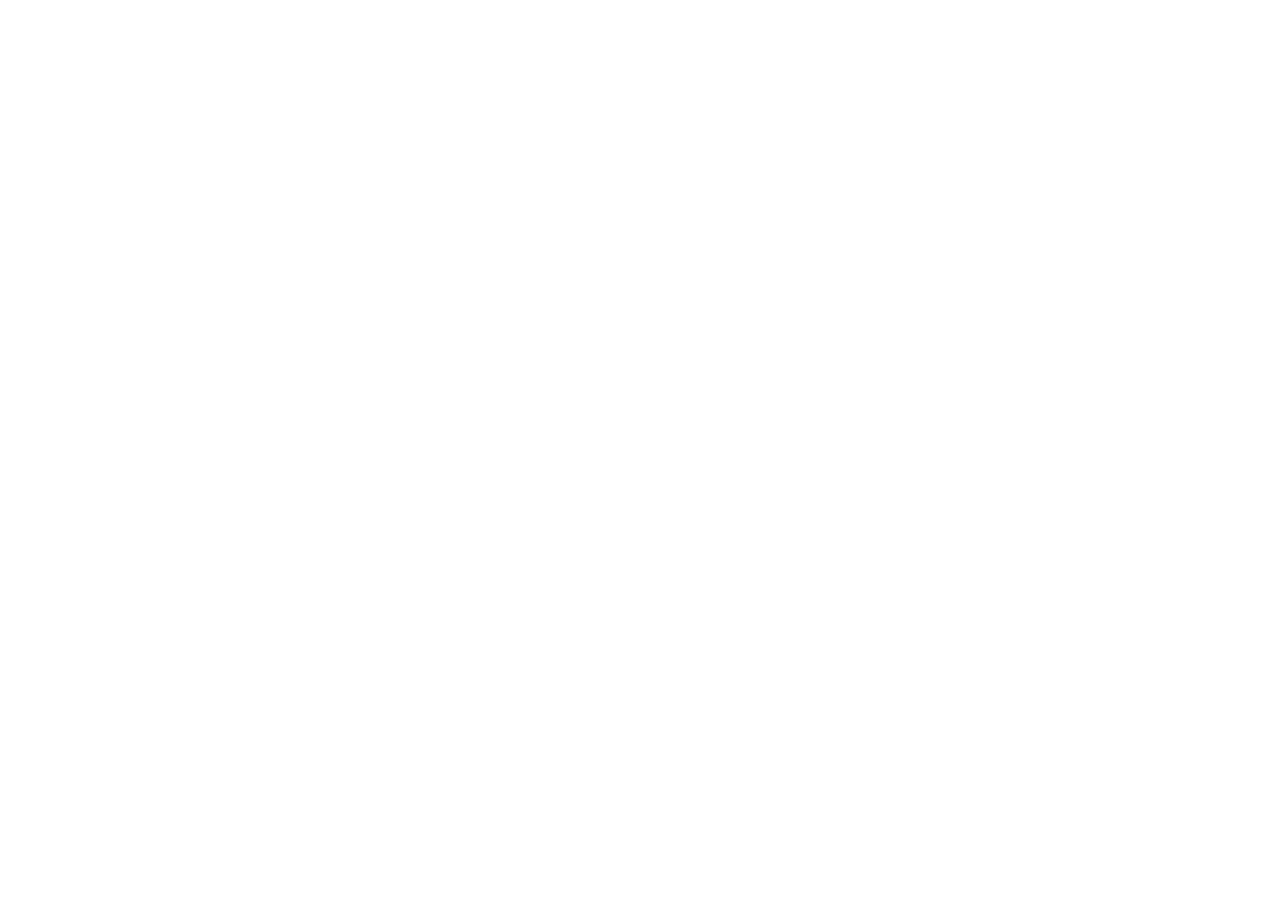
==== index.html @ 92f98e11 "init project" ====
<!doctype html>
<html lang="en">
<head>
    <meta charset="UTF-8">
    <meta name="viewport"
          content="width=device-width, user-scalable=no, initial-scale=1.0, maximum-scale=1.0, minimum-scale=1.0">
    <meta http-equiv="X-UA-Compatible" content="ie=edge">
    <title>Document</title>
</head>
<body>

</body>
</html>
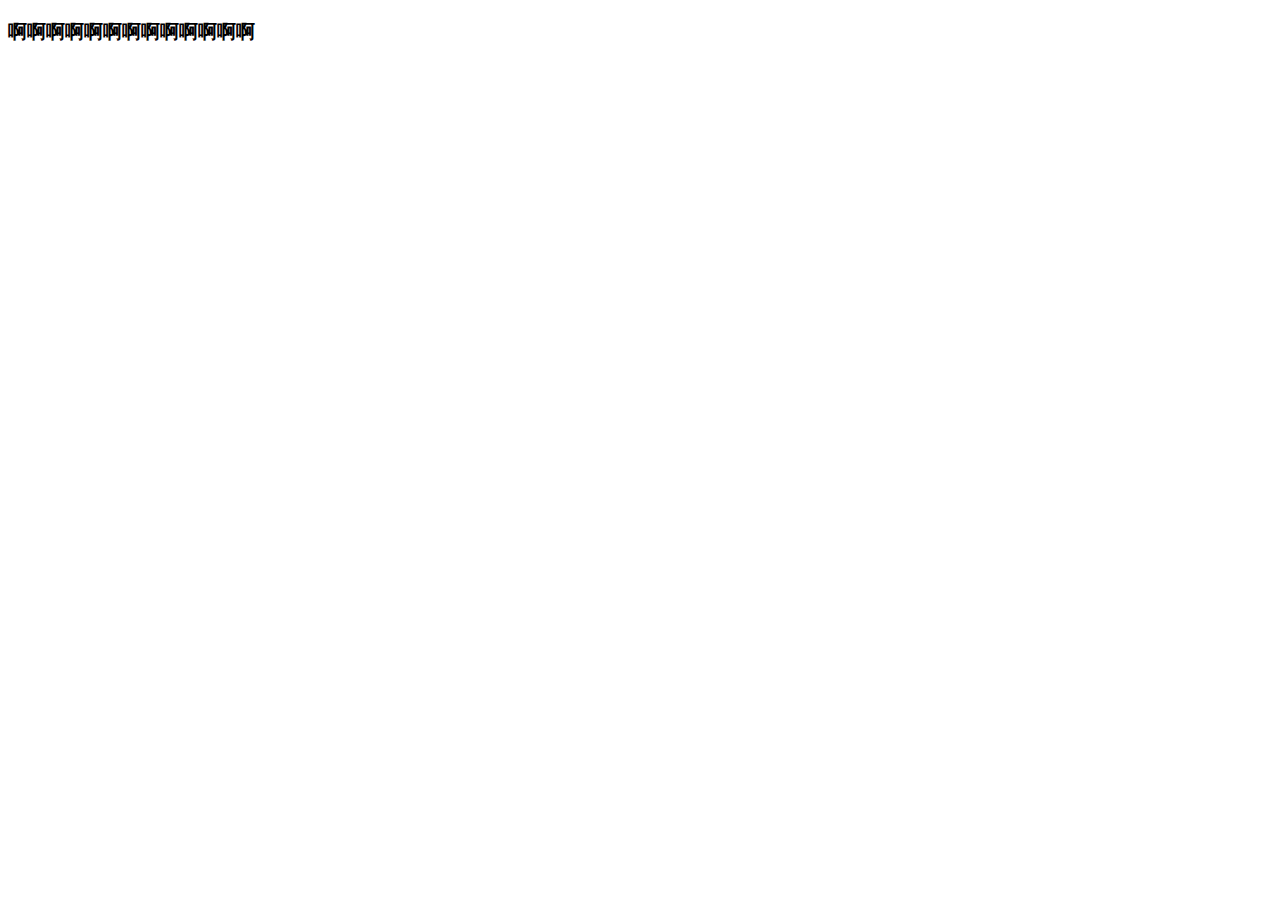
==== commit 4fefe891: "完成了登录和注册功能的开发" ====
--- a/index.html
+++ b/index.html
@@ -8,6 +8,6 @@
     <title>Document</title>
 </head>
 <body>
-
+    <h3>啊啊啊啊啊啊啊啊啊啊啊啊啊</h3>
 </body>
 </html>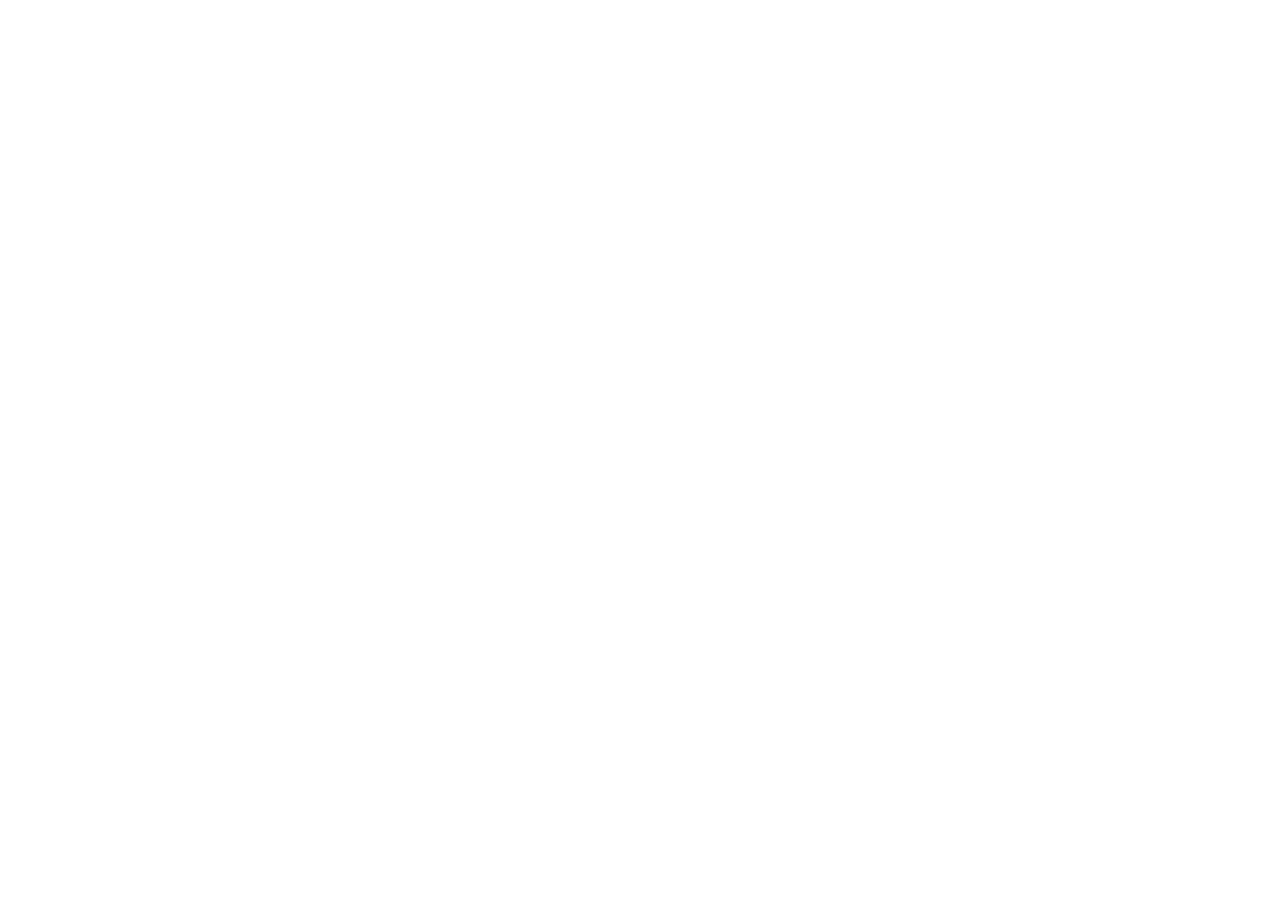
==== commit 57c35868: "恢复index.html" ====
--- a/index.html
+++ b/index.html
@@ -8,6 +8,6 @@
     <title>Document</title>
 </head>
 <body>
-    <h3>啊啊啊啊啊啊啊啊啊啊啊啊啊</h3>
+
 </body>
 </html>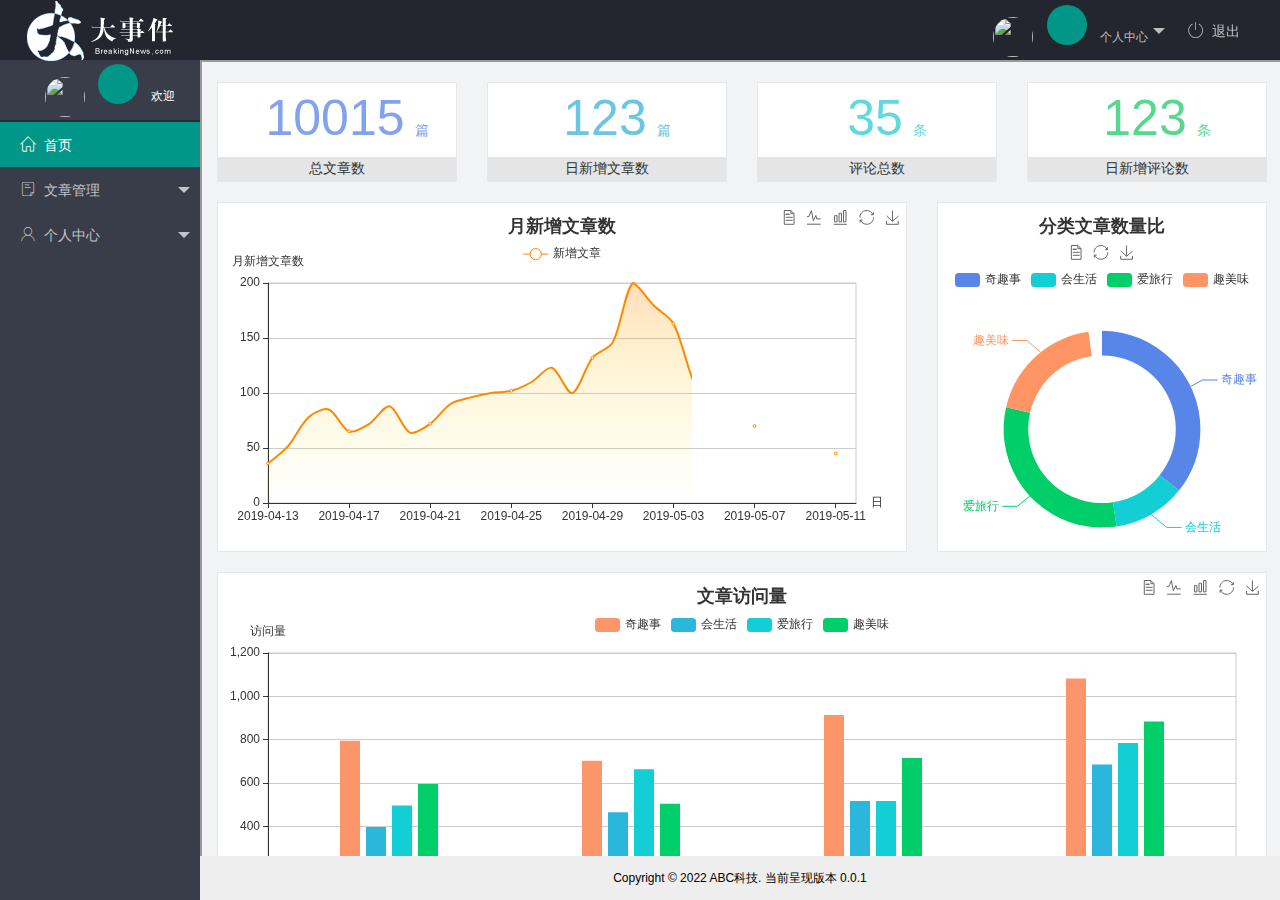
==== commit 654485fb: "完成了主页功能的开发" ====
--- a/index.html
+++ b/index.html
@@ -5,9 +5,92 @@
     <meta name="viewport"
           content="width=device-width, user-scalable=no, initial-scale=1.0, maximum-scale=1.0, minimum-scale=1.0">
     <meta http-equiv="X-UA-Compatible" content="ie=edge">
-    <title>Document</title>
+    <title>后台管理</title>
+    <!--导入layui的样式表-->
+    <link rel="stylesheet" href="./assets/lib/layui/css/layui.css">
+    <!--导入第三方图标库-->
+    <link rel="stylesheet" href="./assets/fonts/iconfont.css">
+    <!--导入自己的样式表-->
+    <link rel="stylesheet" href="./assets/css/index.css">
 </head>
+<!--页面元素 &#45;&#45; 布局 &#45;&#45; 管理界面布局-->
 <body>
+<div class="layui-layout layui-layout-admin">
+    <div class="layui-header">
+        <div class="layui-logo "><img src="./assets/images/logo.png" alt=""></div>
+        <!-- 头部区域（可配合layui 已有的水平导航） -->
+        <ul class="layui-nav layui-layout-right">
+            <li class="layui-nav-item layui-hide layui-show-md-inline-block">
+                <a href="javascript:;" class="userinfo">
+                    <img src="//tva1.sinaimg.cn/crop.0.0.118.118.180/5db11ff4gw1e77d3nqrv8j203b03cweg.jpg" class="layui-nav-img">
+                    <span class="text-avatar"></span>
+                    个人中心
+                </a>
+                <dl class="layui-nav-child">
+                    <dd><a href="">基本资料</a></dd>
+                    <dd><a href="">更换头像</a></dd>
+                    <dd><a href="">重置密码</a></dd>
+                </dl>
+            </li>
+            <li class="layui-nav-item">
+                <a href="javascript:;" id="btnLogout"><span class="iconfont icon-tuichu"></span>退出</a>
+            </li>
+        </ul>
+    </div>
 
+    <div class="layui-side layui-bg-black">
+        <div class="layui-side-scroll">
+            <!--左侧导航头像区域-->
+            <div class="userinfo">
+                <img src="//tva1.sinaimg.cn/crop.0.0.118.118.180/5db11ff4gw1e77d3nqrv8j203b03cweg.jpg" class="layui-nav-img">
+                <span class="text-avatar"></span>
+                <span id="welcome">欢迎</span>
+            </div>
+            <!-- 左侧导航区域（可配合layui已有的垂直导航） -->
+            <!--lay-shrink="all" 展开子菜单时，收缩全部兄弟菜单子菜单-->
+            <ul class="layui-nav layui-nav-tree" lay-shrink="all">
+                <!--打开fm内联框架-->
+                <!--layui-this 默认选中-->
+                <li class="layui-nav-item layui-this">
+                    <a href="home/dashboard.html" target="fm"><span class="iconfont icon-home"></span>首页</a>
+                </li>
+                <li class="layui-nav-item">
+                    <a class="" href="javascript:;"><span class="iconfont icon-16"></span>文章管理</a>
+                    <dl class="layui-nav-child">
+                        <dd><a href="javascript:;"><i class="layui-icon layui-icon-app"></i>文章类别</a></dd>
+                        <dd><a href="javascript:;"><i class="layui-icon layui-icon-app"></i>文章列表</a></dd>
+                        <dd><a href="javascript:;"><i class="layui-icon layui-icon-app"></i>发布文章</a></dd>
+                    </dl>
+                </li>
+                <li class="layui-nav-item">
+                    <a href="javascript:;"><span class="iconfont icon-user"></span>个人中心</a>
+                    <dl class="layui-nav-child">
+                        <dd><a href="javascript:;"><i class="layui-icon layui-icon-app"></i>基本资料</a></dd>
+                        <dd><a href="javascript:;"><i class="layui-icon layui-icon-app"></i>更换头像</a></dd>
+                        <dd><a href="javascript:;"><i class="layui-icon layui-icon-app"></i>重置密码</a></dd>
+                    </dl>
+                </li>
+            </ul>
+        </div>
+    </div>
+    <!--外层滚动条-->
+    <div class="layui-body">
+        <!-- 内容主体区域 -->
+        <iframe name="fm" src='home/dashboard.html' ></iframe>
+    </div>
+
+    <div class="layui-footer">
+        <!-- 底部固定区域 -->
+        Copyright © 2022 ABC科技. 当前呈现版本 0.0.1
+    </div>
+</div>
+<!--导入layui的JS文件-->
+<script src="./assets/lib/layui/layui.all.js"></script>
+<!--导入jQuery-->
+<script src="assets/lib/jquery.js"></script>
+<!--导入自己封装的baseAPI-->
+<script src="assets/js/baseAPI.js"></script>
+<!--导入自己的js文件-->
+<script src="assets/js/index.js"></script>
 </body>
 </html>--- a/assets/lib/layui/css/layui.css
+++ b/assets/lib/layui/css/layui.css
@@ -0,0 +1,2 @@
+/** layui-v2.5.5 MIT License By https://www.layui.com */
+ .layui-inline,img{display:inline-block;vertical-align:middle}h1,h2,h3,h4,h5,h6{font-weight:400}.layui-edge,.layui-header,.layui-inline,.layui-main{position:relative}.layui-body,.layui-edge,.layui-elip{overflow:hidden}.layui-btn,.layui-edge,.layui-inline,img{vertical-align:middle}.layui-btn,.layui-disabled,.layui-icon,.layui-unselect{-moz-user-select:none;-webkit-user-select:none;-ms-user-select:none}.layui-elip,.layui-form-checkbox span,.layui-form-pane .layui-form-label{text-overflow:ellipsis;white-space:nowrap}.layui-breadcrumb,.layui-tree-btnGroup{visibility:hidden}blockquote,body,button,dd,div,dl,dt,form,h1,h2,h3,h4,h5,h6,input,li,ol,p,pre,td,textarea,th,ul{margin:0;padding:0;-webkit-tap-highlight-color:rgba(0,0,0,0)}a:active,a:hover{outline:0}img{border:none}li{list-style:none}table{border-collapse:collapse;border-spacing:0}h4,h5,h6{font-size:100%}button,input,optgroup,option,select,textarea{font-family:inherit;font-size:inherit;font-style:inherit;font-weight:inherit;outline:0}pre{white-space:pre-wrap;white-space:-moz-pre-wrap;white-space:-pre-wrap;white-space:-o-pre-wrap;word-wrap:break-word}body{line-height:24px;font:14px Helvetica Neue,Helvetica,PingFang SC,Tahoma,Arial,sans-serif}hr{height:1px;margin:10px 0;border:0;clear:both}a{color:#333;text-decoration:none}a:hover{color:#777}a cite{font-style:normal;*cursor:pointer}.layui-border-box,.layui-border-box *{box-sizing:border-box}.layui-box,.layui-box *{box-sizing:content-box}.layui-clear{clear:both;*zoom:1}.layui-clear:after{content:'\20';clear:both;*zoom:1;display:block;height:0}.layui-inline{*display:inline;*zoom:1}.layui-edge{display:inline-block;width:0;height:0;border-width:6px;border-style:dashed;border-color:transparent}.layui-edge-top{top:-4px;border-bottom-color:#999;border-bottom-style:solid}.layui-edge-right{border-left-color:#999;border-left-style:solid}.layui-edge-bottom{top:2px;border-top-color:#999;border-top-style:solid}.layui-edge-left{border-right-color:#999;border-right-style:solid}.layui-disabled,.layui-disabled:hover{color:#d2d2d2!important;cursor:not-allowed!important}.layui-circle{border-radius:100%}.layui-show{display:block!important}.layui-hide{display:none!important}@font-face{font-family:layui-icon;src:url(../font/iconfont.eot?v=250);src:url(../font/iconfont.eot?v=250#iefix) format('embedded-opentype'),url(../font/iconfont.woff2?v=250) format('woff2'),url(../font/iconfont.woff?v=250) format('woff'),url(../font/iconfont.ttf?v=250) format('truetype'),url(../font/iconfont.svg?v=250#layui-icon) format('svg')}.layui-icon{font-family:layui-icon!important;font-size:16px;font-style:normal;-webkit-font-smoothing:antialiased;-moz-osx-font-smoothing:grayscale}.layui-icon-reply-fill:before{content:"\e611"}.layui-icon-set-fill:before{content:"\e614"}.layui-icon-menu-fill:before{content:"\e60f"}.layui-icon-search:before{content:"\e615"}.layui-icon-share:before{content:"\e641"}.layui-icon-set-sm:before{content:"\e620"}.layui-icon-engine:before{content:"\e628"}.layui-icon-close:before{content:"\1006"}.layui-icon-close-fill:before{content:"\1007"}.layui-icon-chart-screen:before{content:"\e629"}.layui-icon-star:before{content:"\e600"}.layui-icon-circle-dot:before{content:"\e617"}.layui-icon-chat:before{content:"\e606"}.layui-icon-release:before{content:"\e609"}.layui-icon-list:before{content:"\e60a"}.layui-icon-chart:before{content:"\e62c"}.layui-icon-ok-circle:before{content:"\1005"}.layui-icon-layim-theme:before{content:"\e61b"}.layui-icon-table:before{content:"\e62d"}.layui-icon-right:before{content:"\e602"}.layui-icon-left:before{content:"\e603"}.layui-icon-cart-simple:before{content:"\e698"}.layui-icon-face-cry:before{content:"\e69c"}.layui-icon-face-smile:before{content:"\e6af"}.layui-icon-survey:before{content:"\e6b2"}.layui-icon-tree:before{content:"\e62e"}.layui-icon-upload-circle:before{content:"\e62f"}.layui-icon-add-circle:before{content:"\e61f"}.layui-icon-download-circle:before{content:"\e601"}.layui-icon-templeate-1:before{content:"\e630"}.layui-icon-util:before{content:"\e631"}.layui-icon-face-surprised:before{content:"\e664"}.layui-icon-edit:before{content:"\e642"}.layui-icon-speaker:before{content:"\e645"}.layui-icon-down:before{content:"\e61a"}.layui-icon-file:before{content:"\e621"}.layui-icon-layouts:before{content:"\e632"}.layui-icon-rate-half:before{content:"\e6c9"}.layui-icon-add-circle-fine:before{content:"\e608"}.layui-icon-prev-circle:before{content:"\e633"}.layui-icon-read:before{content:"\e705"}.layui-icon-404:before{content:"\e61c"}.layui-icon-carousel:before{content:"\e634"}.layui-icon-help:before{content:"\e607"}.layui-icon-code-circle:before{content:"\e635"}.layui-icon-water:before{content:"\e636"}.layui-icon-username:before{content:"\e66f"}.layui-icon-find-fill:before{content:"\e670"}.layui-icon-about:before{content:"\e60b"}.layui-icon-location:before{content:"\e715"}.layui-icon-up:before{content:"\e619"}.layui-icon-pause:before{content:"\e651"}.layui-icon-date:before{content:"\e637"}.layui-icon-layim-uploadfile:before{content:"\e61d"}.layui-icon-delete:before{content:"\e640"}.layui-icon-play:before{content:"\e652"}.layui-icon-top:before{content:"\e604"}.layui-icon-friends:before{content:"\e612"}.layui-icon-refresh-3:before{content:"\e9aa"}.layui-icon-ok:before{content:"\e605"}.layui-icon-layer:before{content:"\e638"}.layui-icon-face-smile-fine:before{content:"\e60c"}.layui-icon-dollar:before{content:"\e659"}.layui-icon-group:before{content:"\e613"}.layui-icon-layim-download:before{content:"\e61e"}.layui-icon-picture-fine:before{content:"\e60d"}.layui-icon-link:before{content:"\e64c"}.layui-icon-diamond:before{content:"\e735"}.layui-icon-log:before{content:"\e60e"}.layui-icon-rate-solid:before{content:"\e67a"}.layui-icon-fonts-del:before{content:"\e64f"}.layui-icon-unlink:before{content:"\e64d"}.layui-icon-fonts-clear:before{content:"\e639"}.layui-icon-triangle-r:before{content:"\e623"}.layui-icon-circle:before{content:"\e63f"}.layui-icon-radio:before{content:"\e643"}.layui-icon-align-center:before{content:"\e647"}.layui-icon-align-right:before{content:"\e648"}.layui-icon-align-left:before{content:"\e649"}.layui-icon-loading-1:before{content:"\e63e"}.layui-icon-return:before{content:"\e65c"}.layui-icon-fonts-strong:before{content:"\e62b"}.layui-icon-upload:before{content:"\e67c"}.layui-icon-dialogue:before{content:"\e63a"}.layui-icon-video:before{content:"\e6ed"}.layui-icon-headset:before{content:"\e6fc"}.layui-icon-cellphone-fine:before{content:"\e63b"}.layui-icon-add-1:before{content:"\e654"}.layui-icon-face-smile-b:before{content:"\e650"}.layui-icon-fonts-html:before{content:"\e64b"}.layui-icon-form:before{content:"\e63c"}.layui-icon-cart:before{content:"\e657"}.layui-icon-camera-fill:before{content:"\e65d"}.layui-icon-tabs:before{content:"\e62a"}.layui-icon-fonts-code:before{content:"\e64e"}.layui-icon-fire:before{content:"\e756"}.layui-icon-set:before{content:"\e716"}.layui-icon-fonts-u:before{content:"\e646"}.layui-icon-triangle-d:before{content:"\e625"}.layui-icon-tips:before{content:"\e702"}.layui-icon-picture:before{content:"\e64a"}.layui-icon-more-vertical:before{content:"\e671"}.layui-icon-flag:before{content:"\e66c"}.layui-icon-loading:before{content:"\e63d"}.layui-icon-fonts-i:before{content:"\e644"}.layui-icon-refresh-1:before{content:"\e666"}.layui-icon-rmb:before{content:"\e65e"}.layui-icon-home:before{content:"\e68e"}.layui-icon-user:before{content:"\e770"}.layui-icon-notice:before{content:"\e667"}.layui-icon-login-weibo:before{content:"\e675"}.layui-icon-voice:before{content:"\e688"}.layui-icon-upload-drag:before{content:"\e681"}.layui-icon-login-qq:before{content:"\e676"}.layui-icon-snowflake:before{content:"\e6b1"}.layui-icon-file-b:before{content:"\e655"}.layui-icon-template:before{content:"\e663"}.layui-icon-auz:before{content:"\e672"}.layui-icon-console:before{content:"\e665"}.layui-icon-app:before{content:"\e653"}.layui-icon-prev:before{content:"\e65a"}.layui-icon-website:before{content:"\e7ae"}.layui-icon-next:before{content:"\e65b"}.layui-icon-component:before{content:"\e857"}.layui-icon-more:before{content:"\e65f"}.layui-icon-login-wechat:before{content:"\e677"}.layui-icon-shrink-right:before{content:"\e668"}.layui-icon-spread-left:before{content:"\e66b"}.layui-icon-camera:before{content:"\e660"}.layui-icon-note:before{content:"\e66e"}.layui-icon-refresh:before{content:"\e669"}.layui-icon-female:before{content:"\e661"}.layui-icon-male:before{content:"\e662"}.layui-icon-password:before{content:"\e673"}.layui-icon-senior:before{content:"\e674"}.layui-icon-theme:before{content:"\e66a"}.layui-icon-tread:before{content:"\e6c5"}.layui-icon-praise:before{content:"\e6c6"}.layui-icon-star-fill:before{content:"\e658"}.layui-icon-rate:before{content:"\e67b"}.layui-icon-template-1:before{content:"\e656"}.layui-icon-vercode:before{content:"\e679"}.layui-icon-cellphone:before{content:"\e678"}.layui-icon-screen-full:before{content:"\e622"}.layui-icon-screen-restore:before{content:"\e758"}.layui-icon-cols:before{content:"\e610"}.layui-icon-export:before{content:"\e67d"}.layui-icon-print:before{content:"\e66d"}.layui-icon-slider:before{content:"\e714"}.layui-icon-addition:before{content:"\e624"}.layui-icon-subtraction:before{content:"\e67e"}.layui-icon-service:before{content:"\e626"}.layui-icon-transfer:before{content:"\e691"}.layui-main{width:1140px;margin:0 auto}.layui-header{z-index:1000;height:60px}.layui-header a:hover{transition:all .5s;-webkit-transition:all .5s}.layui-side{position:fixed;left:0;top:0;bottom:0;z-index:999;width:200px;overflow-x:hidden}.layui-side-scroll{position:relative;width:220px;height:100%;overflow-x:hidden}.layui-body{position:absolute;left:200px;right:0;top:0;bottom:0;z-index:998;width:auto;overflow-y:auto;box-sizing:border-box}.layui-layout-body{overflow:hidden}.layui-layout-admin .layui-header{background-color:#23262E}.layui-layout-admin .layui-side{top:60px;width:200px;overflow-x:hidden}.layui-layout-admin .layui-body{position:fixed;top:60px;bottom:44px}.layui-layout-admin .layui-main{width:auto;margin:0 15px}.layui-layout-admin .layui-footer{position:fixed;left:200px;right:0;bottom:0;height:44px;line-height:44px;padding:0 15px;background-color:#eee}.layui-layout-admin .layui-logo{position:absolute;left:0;top:0;width:200px;height:100%;line-height:60px;text-align:center;color:#009688;font-size:16px}.layui-layout-admin .layui-header .layui-nav{background:0 0}.layui-layout-left{position:absolute!important;left:200px;top:0}.layui-layout-right{position:absolute!important;right:0;top:0}.layui-container{position:relative;margin:0 auto;padding:0 15px;box-sizing:border-box}.layui-fluid{position:relative;margin:0 auto;padding:0 15px}.layui-row:after,.layui-row:before{content:'';display:block;clear:both}.layui-col-lg1,.layui-col-lg10,.layui-col-lg11,.layui-col-lg12,.layui-col-lg2,.layui-col-lg3,.layui-col-lg4,.layui-col-lg5,.layui-col-lg6,.layui-col-lg7,.layui-col-lg8,.layui-col-lg9,.layui-col-md1,.layui-col-md10,.layui-col-md11,.layui-col-md12,.layui-col-md2,.layui-col-md3,.layui-col-md4,.layui-col-md5,.layui-col-md6,.layui-col-md7,.layui-col-md8,.layui-col-md9,.layui-col-sm1,.layui-col-sm10,.layui-col-sm11,.layui-col-sm12,.layui-col-sm2,.layui-col-sm3,.layui-col-sm4,.layui-col-sm5,.layui-col-sm6,.layui-col-sm7,.layui-col-sm8,.layui-col-sm9,.layui-col-xs1,.layui-col-xs10,.layui-col-xs11,.layui-col-xs12,.layui-col-xs2,.layui-col-xs3,.layui-col-xs4,.layui-col-xs5,.layui-col-xs6,.layui-col-xs7,.layui-col-xs8,.layui-col-xs9{position:relative;display:block;box-sizing:border-box}.layui-col-xs1,.layui-col-xs10,.layui-col-xs11,.layui-col-xs12,.layui-col-xs2,.layui-col-xs3,.layui-col-xs4,.layui-col-xs5,.layui-col-xs6,.layui-col-xs7,.layui-col-xs8,.layui-col-xs9{float:left}.layui-col-xs1{width:8.33333333%}.layui-col-xs2{width:16.66666667%}.layui-col-xs3{width:25%}.layui-col-xs4{width:33.33333333%}.layui-col-xs5{width:41.66666667%}.layui-col-xs6{width:50%}.layui-col-xs7{width:58.33333333%}.layui-col-xs8{width:66.66666667%}.layui-col-xs9{width:75%}.layui-col-xs10{width:83.33333333%}.layui-col-xs11{width:91.66666667%}.layui-col-xs12{width:100%}.layui-col-xs-offset1{margin-left:8.33333333%}.layui-col-xs-offset2{margin-left:16.66666667%}.layui-col-xs-offset3{margin-left:25%}.layui-col-xs-offset4{margin-left:33.33333333%}.layui-col-xs-offset5{margin-left:41.66666667%}.layui-col-xs-offset6{margin-left:50%}.layui-col-xs-offset7{margin-left:58.33333333%}.layui-col-xs-offset8{margin-left:66.66666667%}.layui-col-xs-offset9{margin-left:75%}.layui-col-xs-offset10{margin-left:83.33333333%}.layui-col-xs-offset11{margin-left:91.66666667%}.layui-col-xs-offset12{margin-left:100%}@media screen and (max-width:768px){.layui-hide-xs{display:none!important}.layui-show-xs-block{display:block!important}.layui-show-xs-inline{display:inline!important}.layui-show-xs-inline-block{display:inline-block!important}}@media screen and (min-width:768px){.layui-container{width:750px}.layui-hide-sm{display:none!important}.layui-show-sm-block{display:block!important}.layui-show-sm-inline{display:inline!important}.layui-show-sm-inline-block{display:inline-block!important}.layui-col-sm1,.layui-col-sm10,.layui-col-sm11,.layui-col-sm12,.layui-col-sm2,.layui-col-sm3,.layui-col-sm4,.layui-col-sm5,.layui-col-sm6,.layui-col-sm7,.layui-col-sm8,.layui-col-sm9{float:left}.layui-col-sm1{width:8.33333333%}.layui-col-sm2{width:16.66666667%}.layui-col-sm3{width:25%}.layui-col-sm4{width:33.33333333%}.layui-col-sm5{width:41.66666667%}.layui-col-sm6{width:50%}.layui-col-sm7{width:58.33333333%}.layui-col-sm8{width:66.66666667%}.layui-col-sm9{width:75%}.layui-col-sm10{width:83.33333333%}.layui-col-sm11{width:91.66666667%}.layui-col-sm12{width:100%}.layui-col-sm-offset1{margin-left:8.33333333%}.layui-col-sm-offset2{margin-left:16.66666667%}.layui-col-sm-offset3{margin-left:25%}.layui-col-sm-offset4{margin-left:33.33333333%}.layui-col-sm-offset5{margin-left:41.66666667%}.layui-col-sm-offset6{margin-left:50%}.layui-col-sm-offset7{margin-left:58.33333333%}.layui-col-sm-offset8{margin-left:66.66666667%}.layui-col-sm-offset9{margin-left:75%}.layui-col-sm-offset10{margin-left:83.33333333%}.layui-col-sm-offset11{margin-left:91.66666667%}.layui-col-sm-offset12{margin-left:100%}}@media screen and (min-width:992px){.layui-container{width:970px}.layui-hide-md{display:none!important}.layui-show-md-block{display:block!important}.layui-show-md-inline{display:inline!important}.layui-show-md-inline-block{display:inline-block!important}.layui-col-md1,.layui-col-md10,.layui-col-md11,.layui-col-md12,.layui-col-md2,.layui-col-md3,.layui-col-md4,.layui-col-md5,.layui-col-md6,.layui-col-md7,.layui-col-md8,.layui-col-md9{float:left}.layui-col-md1{width:8.33333333%}.layui-col-md2{width:16.66666667%}.layui-col-md3{width:25%}.layui-col-md4{width:33.33333333%}.layui-col-md5{width:41.66666667%}.layui-col-md6{width:50%}.layui-col-md7{width:58.33333333%}.layui-col-md8{width:66.66666667%}.layui-col-md9{width:75%}.layui-col-md10{width:83.33333333%}.layui-col-md11{width:91.66666667%}.layui-col-md12{width:100%}.layui-col-md-offset1{margin-left:8.33333333%}.layui-col-md-offset2{margin-left:16.66666667%}.layui-col-md-offset3{margin-left:25%}.layui-col-md-offset4{margin-left:33.33333333%}.layui-col-md-offset5{margin-left:41.66666667%}.layui-col-md-offset6{margin-left:50%}.layui-col-md-offset7{margin-left:58.33333333%}.layui-col-md-offset8{margin-left:66.66666667%}.layui-col-md-offset9{margin-left:75%}.layui-col-md-offset10{margin-left:83.33333333%}.layui-col-md-offset11{margin-left:91.66666667%}.layui-col-md-offset12{margin-left:100%}}@media screen and (min-width:1200px){.layui-container{width:1170px}.layui-hide-lg{display:none!important}.layui-show-lg-block{display:block!important}.layui-show-lg-inline{display:inline!important}.layui-show-lg-inline-block{display:inline-block!important}.layui-col-lg1,.layui-col-lg10,.layui-col-lg11,.layui-col-lg12,.layui-col-lg2,.layui-col-lg3,.layui-col-lg4,.layui-col-lg5,.layui-col-lg6,.layui-col-lg7,.layui-col-lg8,.layui-col-lg9{float:left}.layui-col-lg1{width:8.33333333%}.layui-col-lg2{width:16.66666667%}.layui-col-lg3{width:25%}.layui-col-lg4{width:33.33333333%}.layui-col-lg5{width:41.66666667%}.layui-col-lg6{width:50%}.layui-col-lg7{width:58.33333333%}.layui-col-lg8{width:66.66666667%}.layui-col-lg9{width:75%}.layui-col-lg10{width:83.33333333%}.layui-col-lg11{width:91.66666667%}.layui-col-lg12{width:100%}.layui-col-lg-offset1{margin-left:8.33333333%}.layui-col-lg-offset2{margin-left:16.66666667%}.layui-col-lg-offset3{margin-left:25%}.layui-col-lg-offset4{margin-left:33.33333333%}.layui-col-lg-offset5{margin-left:41.66666667%}.layui-col-lg-offset6{margin-left:50%}.layui-col-lg-offset7{margin-left:58.33333333%}.layui-col-lg-offset8{margin-left:66.66666667%}.layui-col-lg-offset9{margin-left:75%}.layui-col-lg-offset10{margin-left:83.33333333%}.layui-col-lg-offset11{margin-left:91.66666667%}.layui-col-lg-offset12{margin-left:100%}}.layui-col-space1{margin:-.5px}.layui-col-space1>*{padding:.5px}.layui-col-space3{margin:-1.5px}.layui-col-space3>*{padding:1.5px}.layui-col-space5{margin:-2.5px}.layui-col-space5>*{padding:2.5px}.layui-col-space8{margin:-3.5px}.layui-col-space8>*{padding:3.5px}.layui-col-space10{margin:-5px}.layui-col-space10>*{padding:5px}.layui-col-space12{margin:-6px}.layui-col-space12>*{padding:6px}.layui-col-space15{margin:-7.5px}.layui-col-space15>*{padding:7.5px}.layui-col-space18{margin:-9px}.layui-col-space18>*{padding:9px}.layui-col-space20{margin:-10px}.layui-col-space20>*{padding:10px}.layui-col-space22{margin:-11px}.layui-col-space22>*{padding:11px}.layui-col-space25{margin:-12.5px}.layui-col-space25>*{padding:12.5px}.layui-col-space30{margin:-15px}.layui-col-space30>*{padding:15px}.layui-btn,.layui-input,.layui-select,.layui-textarea,.layui-upload-button{outline:0;-webkit-appearance:none;transition:all .3s;-webkit-transition:all .3s;box-sizing:border-box}.layui-elem-quote{margin-bottom:10px;padding:15px;line-height:22px;border-left:5px solid #009688;border-radius:0 2px 2px 0;background-color:#f2f2f2}.layui-quote-nm{border-style:solid;border-width:1px 1px 1px 5px;background:0 0}.layui-elem-field{margin-bottom:10px;padding:0;border-width:1px;border-style:solid}.layui-elem-field legend{margin-left:20px;padding:0 10px;font-size:20px;font-weight:300}.layui-field-title{margin:10px 0 20px;border-width:1px 0 0}.layui-field-box{padding:10px 15px}.layui-field-title .layui-field-box{padding:10px 0}.layui-progress{position:relative;height:6px;border-radius:20px;background-color:#e2e2e2}.layui-progress-bar{position:absolute;left:0;top:0;width:0;max-width:100%;height:6px;border-radius:20px;text-align:right;background-color:#5FB878;transition:all .3s;-webkit-transition:all .3s}.layui-progress-big,.layui-progress-big .layui-progress-bar{height:18px;line-height:18px}.layui-progress-text{position:relative;top:-20px;line-height:18px;font-size:12px;color:#666}.layui-progress-big .layui-progress-text{position:static;padding:0 10px;color:#fff}.layui-collapse{border-width:1px;border-style:solid;border-radius:2px}.layui-colla-content,.layui-colla-item{border-top-width:1px;border-top-style:solid}.layui-colla-item:first-child{border-top:none}.layui-colla-title{position:relative;height:42px;line-height:42px;padding:0 15px 0 35px;color:#333;background-color:#f2f2f2;cursor:pointer;font-size:14px;overflow:hidden}.layui-colla-content{display:none;padding:10px 15px;line-height:22px;color:#666}.layui-colla-icon{position:absolute;left:15px;top:0;font-size:14px}.layui-card{margin-bottom:15px;border-radius:2px;background-color:#fff;box-shadow:0 1px 2px 0 rgba(0,0,0,.05)}.layui-card:last-child{margin-bottom:0}.layui-card-header{position:relative;height:42px;line-height:42px;padding:0 15px;border-bottom:1px solid #f6f6f6;color:#333;border-radius:2px 2px 0 0;font-size:14px}.layui-bg-black,.layui-bg-blue,.layui-bg-cyan,.layui-bg-green,.layui-bg-orange,.layui-bg-red{color:#fff!important}.layui-card-body{position:relative;padding:10px 15px;line-height:24px}.layui-card-body[pad15]{padding:15px}.layui-card-body[pad20]{padding:20px}.layui-card-body .layui-table{margin:5px 0}.layui-card .layui-tab{margin:0}.layui-panel-window{position:relative;padding:15px;border-radius:0;border-top:5px solid #E6E6E6;background-color:#fff}.layui-auxiliar-moving{position:fixed;left:0;right:0;top:0;bottom:0;width:100%;height:100%;background:0 0;z-index:9999999999}.layui-form-label,.layui-form-mid,.layui-form-select,.layui-input-block,.layui-input-inline,.layui-textarea{position:relative}.layui-bg-red{background-color:#FF5722!important}.layui-bg-orange{background-color:#FFB800!important}.layui-bg-green{background-color:#009688!important}.layui-bg-cyan{background-color:#2F4056!important}.layui-bg-blue{background-color:#1E9FFF!important}.layui-bg-black{background-color:#393D49!important}.layui-bg-gray{background-color:#eee!important;color:#666!important}.layui-badge-rim,.layui-colla-content,.layui-colla-item,.layui-collapse,.layui-elem-field,.layui-form-pane .layui-form-item[pane],.layui-form-pane .layui-form-label,.layui-input,.layui-layedit,.layui-layedit-tool,.layui-quote-nm,.layui-select,.layui-tab-bar,.layui-tab-card,.layui-tab-title,.layui-tab-title .layui-this:after,.layui-textarea{border-color:#e6e6e6}.layui-timeline-item:before,hr{background-color:#e6e6e6}.layui-text{line-height:22px;font-size:14px;color:#666}.layui-text h1,.layui-text h2,.layui-text h3{font-weight:500;color:#333}.layui-text h1{font-size:30px}.layui-text h2{font-size:24px}.layui-text h3{font-size:18px}.layui-text a:not(.layui-btn){color:#01AAED}.layui-text a:not(.layui-btn):hover{text-decoration:underline}.layui-text ul{padding:5px 0 5px 15px}.layui-text ul li{margin-top:5px;list-style-type:disc}.layui-text em,.layui-word-aux{color:#999!important;padding:0 5px!important}.layui-btn{display:inline-block;height:38px;line-height:38px;padding:0 18px;background-color:#009688;color:#fff;white-space:nowrap;text-align:center;font-size:14px;border:none;border-radius:2px;cursor:pointer}.layui-btn:hover{opacity:.8;filter:alpha(opacity=80);color:#fff}.layui-btn:active{opacity:1;filter:alpha(opacity=100)}.layui-btn+.layui-btn{margin-left:10px}.layui-btn-container{font-size:0}.layui-btn-container .layui-btn{margin-right:10px;margin-bottom:10px}.layui-btn-container .layui-btn+.layui-btn{margin-left:0}.layui-table .layui-btn-container .layui-btn{margin-bottom:9px}.layui-btn-radius{border-radius:100px}.layui-btn .layui-icon{margin-right:3px;font-size:18px;vertical-align:bottom;vertical-align:middle\9}.layui-btn-primary{border:1px solid #C9C9C9;background-color:#fff;color:#555}.layui-btn-primary:hover{border-color:#009688;color:#333}.layui-btn-normal{background-color:#1E9FFF}.layui-btn-warm{background-color:#FFB800}.layui-btn-danger{background-color:#FF5722}.layui-btn-checked{background-color:#5FB878}.layui-btn-disabled,.layui-btn-disabled:active,.layui-btn-disabled:hover{border:1px solid #e6e6e6;background-color:#FBFBFB;color:#C9C9C9;cursor:not-allowed;opacity:1}.layui-btn-lg{height:44px;line-height:44px;padding:0 25px;font-size:16px}.layui-btn-sm{height:30px;line-height:30px;padding:0 10px;font-size:12px}.layui-btn-sm i{font-size:16px!important}.layui-btn-xs{height:22px;line-height:22px;padding:0 5px;font-size:12px}.layui-btn-xs i{font-size:14px!important}.layui-btn-group{display:inline-block;vertical-align:middle;font-size:0}.layui-btn-group .layui-btn{margin-left:0!important;margin-right:0!important;border-left:1px solid rgba(255,255,255,.5);border-radius:0}.layui-btn-group .layui-btn-primary{border-left:none}.layui-btn-group .layui-btn-primary:hover{border-color:#C9C9C9;color:#009688}.layui-btn-group .layui-btn:first-child{border-left:none;border-radius:2px 0 0 2px}.layui-btn-group .layui-btn-primary:first-child{border-left:1px solid #c9c9c9}.layui-btn-group .layui-btn:last-child{border-radius:0 2px 2px 0}.layui-btn-group .layui-btn+.layui-btn{margin-left:0}.layui-btn-group+.layui-btn-group{margin-left:10px}.layui-btn-fluid{width:100%}.layui-input,.layui-select,.layui-textarea{height:38px;line-height:1.3;line-height:38px\9;border-width:1px;border-style:solid;background-color:#fff;border-radius:2px}.layui-input::-webkit-input-placeholder,.layui-select::-webkit-input-placeholder,.layui-textarea::-webkit-input-placeholder{line-height:1.3}.layui-input,.layui-textarea{display:block;width:100%;padding-left:10px}.layui-input:hover,.layui-textarea:hover{border-color:#D2D2D2!important}.layui-input:focus,.layui-textarea:focus{border-color:#C9C9C9!important}.layui-textarea{min-height:100px;height:auto;line-height:20px;padding:6px 10px;resize:vertical}.layui-select{padding:0 10px}.layui-form input[type=checkbox],.layui-form input[type=radio],.layui-form select{display:none}.layui-form [lay-ignore]{display:initial}.layui-form-item{margin-bottom:15px;clear:both;*zoom:1}.layui-form-item:after{content:'\20';clear:both;*zoom:1;display:block;height:0}.layui-form-label{float:left;display:block;padding:9px 15px;width:80px;font-weight:400;line-height:20px;text-align:right}.layui-form-label-col{display:block;float:none;padding:9px 0;line-height:20px;text-align:left}.layui-form-item .layui-inline{margin-bottom:5px;margin-right:10px}.layui-input-block{margin-left:110px;min-height:36px}.layui-input-inline{display:inline-block;vertical-align:middle}.layui-form-item .layui-input-inline{float:left;width:190px;margin-right:10px}.layui-form-text .layui-input-inline{width:auto}.layui-form-mid{float:left;display:block;padding:9px 0!important;line-height:20px;margin-right:10px}.layui-form-danger+.layui-form-select .layui-input,.layui-form-danger:focus{border-color:#FF5722!important}.layui-form-select .layui-input{padding-right:30px;cursor:pointer}.layui-form-select .layui-edge{position:absolute;right:10px;top:50%;margin-top:-3px;cursor:pointer;border-width:6px;border-top-color:#c2c2c2;border-top-style:solid;transition:all .3s;-webkit-transition:all .3s}.layui-form-select dl{display:none;position:absolute;left:0;top:42px;padding:5px 0;z-index:899;min-width:100%;border:1px solid #d2d2d2;max-height:300px;overflow-y:auto;background-color:#fff;border-radius:2px;box-shadow:0 2px 4px rgba(0,0,0,.12);box-sizing:border-box}.layui-form-select dl dd,.layui-form-select dl dt{padding:0 10px;line-height:36px;white-space:nowrap;overflow:hidden;text-overflow:ellipsis}.layui-form-select dl dt{font-size:12px;color:#999}.layui-form-select dl dd{cursor:pointer}.layui-form-select dl dd:hover{background-color:#f2f2f2;-webkit-transition:.5s all;transition:.5s all}.layui-form-select .layui-select-group dd{padding-left:20px}.layui-form-select dl dd.layui-select-tips{padding-left:10px!important;color:#999}.layui-form-select dl dd.layui-this{background-color:#5FB878;color:#fff}.layui-form-checkbox,.layui-form-select dl dd.layui-disabled{background-color:#fff}.layui-form-selected dl{display:block}.layui-form-checkbox,.layui-form-checkbox *,.layui-form-switch{display:inline-block;vertical-align:middle}.layui-form-selected .layui-edge{margin-top:-9px;-webkit-transform:rotate(180deg);transform:rotate(180deg);margin-top:-3px\9}:root .layui-form-selected .layui-edge{margin-top:-9px\0/IE9}.layui-form-selectup dl{top:auto;bottom:42px}.layui-select-none{margin:5px 0;text-align:center;color:#999}.layui-select-disabled .layui-disabled{border-color:#eee!important}.layui-select-disabled .layui-edge{border-top-color:#d2d2d2}.layui-form-checkbox{position:relative;height:30px;line-height:30px;margin-right:10px;padding-right:30px;cursor:pointer;font-size:0;-webkit-transition:.1s linear;transition:.1s linear;box-sizing:border-box}.layui-form-checkbox span{padding:0 10px;height:100%;font-size:14px;border-radius:2px 0 0 2px;background-color:#d2d2d2;color:#fff;overflow:hidden}.layui-form-checkbox:hover span{background-color:#c2c2c2}.layui-form-checkbox i{position:absolute;right:0;top:0;width:30px;height:28px;border:1px solid #d2d2d2;border-left:none;border-radius:0 2px 2px 0;color:#fff;font-size:20px;text-align:center}.layui-form-checkbox:hover i{border-color:#c2c2c2;color:#c2c2c2}.layui-form-checked,.layui-form-checked:hover{border-color:#5FB878}.layui-form-checked span,.layui-form-checked:hover span{background-color:#5FB878}.layui-form-checked i,.layui-form-checked:hover i{color:#5FB878}.layui-form-item .layui-form-checkbox{margin-top:4px}.layui-form-checkbox[lay-skin=primary]{height:auto!important;line-height:normal!important;min-width:18px;min-height:18px;border:none!important;margin-right:0;padding-left:28px;padding-right:0;background:0 0}.layui-form-checkbox[lay-skin=primary] span{padding-left:0;padding-right:15px;line-height:18px;background:0 0;color:#666}.layui-form-checkbox[lay-skin=primary] i{right:auto;left:0;width:16px;height:16px;line-height:16px;border:1px solid #d2d2d2;font-size:12px;border-radius:2px;background-color:#fff;-webkit-transition:.1s linear;transition:.1s linear}.layui-form-checkbox[lay-skin=primary]:hover i{border-color:#5FB878;color:#fff}.layui-form-checked[lay-skin=primary] i{border-color:#5FB878!important;background-color:#5FB878;color:#fff}.layui-checkbox-disbaled[lay-skin=primary] span{background:0 0!important;color:#c2c2c2}.layui-checkbox-disbaled[lay-skin=primary]:hover i{border-color:#d2d2d2}.layui-form-item .layui-form-checkbox[lay-skin=primary]{margin-top:10px}.layui-form-switch{position:relative;height:22px;line-height:22px;min-width:35px;padding:0 5px;margin-top:8px;border:1px solid #d2d2d2;border-radius:20px;cursor:pointer;background-color:#fff;-webkit-transition:.1s linear;transition:.1s linear}.layui-form-switch i{position:absolute;left:5px;top:3px;width:16px;height:16px;border-radius:20px;background-color:#d2d2d2;-webkit-transition:.1s linear;transition:.1s linear}.layui-form-switch em{position:relative;top:0;width:25px;margin-left:21px;padding:0!important;text-align:center!important;color:#999!important;font-style:normal!important;font-size:12px}.layui-form-onswitch{border-color:#5FB878;background-color:#5FB878}.layui-checkbox-disbaled,.layui-checkbox-disbaled i{border-color:#e2e2e2!important}.layui-form-onswitch i{left:100%;margin-left:-21px;background-color:#fff}.layui-form-onswitch em{margin-left:5px;margin-right:21px;color:#fff!important}.layui-checkbox-disbaled span{background-color:#e2e2e2!important}.layui-checkbox-disbaled:hover i{color:#fff!important}[lay-radio]{display:none}.layui-form-radio,.layui-form-radio *{display:inline-block;vertical-align:middle}.layui-form-radio{line-height:28px;margin:6px 10px 0 0;padding-right:10px;cursor:pointer;font-size:0}.layui-form-radio *{font-size:14px}.layui-form-radio>i{margin-right:8px;font-size:22px;color:#c2c2c2}.layui-form-radio>i:hover,.layui-form-radioed>i{color:#5FB878}.layui-radio-disbaled>i{color:#e2e2e2!important}.layui-form-pane .layui-form-label{width:110px;padding:8px 15px;height:38px;line-height:20px;border-width:1px;border-style:solid;border-radius:2px 0 0 2px;text-align:center;background-color:#FBFBFB;overflow:hidden;box-sizing:border-box}.layui-form-pane .layui-input-inline{margin-left:-1px}.layui-form-pane .layui-input-block{margin-left:110px;left:-1px}.layui-form-pane .layui-input{border-radius:0 2px 2px 0}.layui-form-pane .layui-form-text .layui-form-label{float:none;width:100%;border-radius:2px;box-sizing:border-box;text-align:left}.layui-form-pane .layui-form-text .layui-input-inline{display:block;margin:0;top:-1px;clear:both}.layui-form-pane .layui-form-text .layui-input-block{margin:0;left:0;top:-1px}.layui-form-pane .layui-form-text .layui-textarea{min-height:100px;border-radius:0 0 2px 2px}.layui-form-pane .layui-form-checkbox{margin:4px 0 4px 10px}.layui-form-pane .layui-form-radio,.layui-form-pane .layui-form-switch{margin-top:6px;margin-left:10px}.layui-form-pane .layui-form-item[pane]{position:relative;border-width:1px;border-style:solid}.layui-form-pane .layui-form-item[pane] .layui-form-label{position:absolute;left:0;top:0;height:100%;border-width:0 1px 0 0}.layui-form-pane .layui-form-item[pane] .layui-input-inline{margin-left:110px}@media screen and (max-width:450px){.layui-form-item .layui-form-label{text-overflow:ellipsis;overflow:hidden;white-space:nowrap}.layui-form-item .layui-inline{display:block;margin-right:0;margin-bottom:20px;clear:both}.layui-form-item .layui-inline:after{content:'\20';clear:both;display:block;height:0}.layui-form-item .layui-input-inline{display:block;float:none;left:-3px;width:auto;margin:0 0 10px 112px}.layui-form-item .layui-input-inline+.layui-form-mid{margin-left:110px;top:-5px;padding:0}.layui-form-item .layui-form-checkbox{margin-right:5px;margin-bottom:5px}}.layui-layedit{border-width:1px;border-style:solid;border-radius:2px}.layui-layedit-tool{padding:3px 5px;border-bottom-width:1px;border-bottom-style:solid;font-size:0}.layedit-tool-fixed{position:fixed;top:0;border-top:1px solid #e2e2e2}.layui-layedit-tool .layedit-tool-mid,.layui-layedit-tool .layui-icon{display:inline-block;vertical-align:middle;text-align:center;font-size:14px}.layui-layedit-tool .layui-icon{position:relative;width:32px;height:30px;line-height:30px;margin:3px 5px;color:#777;cursor:pointer;border-radius:2px}.layui-layedit-tool .layui-icon:hover{color:#393D49}.layui-layedit-tool .layui-icon:active{color:#000}.layui-layedit-tool .layedit-tool-active{background-color:#e2e2e2;color:#000}.layui-layedit-tool .layui-disabled,.layui-layedit-tool .layui-disabled:hover{color:#d2d2d2;cursor:not-allowed}.layui-layedit-tool .layedit-tool-mid{width:1px;height:18px;margin:0 10px;background-color:#d2d2d2}.layedit-tool-html{width:50px!important;font-size:30px!important}.layedit-tool-b,.layedit-tool-code,.layedit-tool-help{font-size:16px!important}.layedit-tool-d,.layedit-tool-face,.layedit-tool-image,.layedit-tool-unlink{font-size:18px!important}.layedit-tool-image input{position:absolute;font-size:0;left:0;top:0;width:100%;height:100%;opacity:.01;filter:Alpha(opacity=1);cursor:pointer}.layui-layedit-iframe iframe{display:block;width:100%}#LAY_layedit_code{overflow:hidden}.layui-laypage{display:inline-block;*display:inline;*zoom:1;vertical-align:middle;margin:10px 0;font-size:0}.layui-laypage>a:first-child,.layui-laypage>a:first-child em{border-radius:2px 0 0 2px}.layui-laypage>a:last-child,.layui-laypage>a:last-child em{border-radius:0 2px 2px 0}.layui-laypage>:first-child{margin-left:0!important}.layui-laypage>:last-child{margin-right:0!important}.layui-laypage a,.layui-laypage button,.layui-laypage input,.layui-laypage select,.layui-laypage span{border:1px solid #e2e2e2}.layui-laypage a,.layui-laypage span{display:inline-block;*display:inline;*zoom:1;vertical-align:middle;padding:0 15px;height:28px;line-height:28px;margin:0 -1px 5px 0;background-color:#fff;color:#333;font-size:12px}.layui-flow-more a *,.layui-laypage input,.layui-table-view select[lay-ignore]{display:inline-block}.layui-laypage a:hover{color:#009688}.layui-laypage em{font-style:normal}.layui-laypage .layui-laypage-spr{color:#999;font-weight:700}.layui-laypage a{text-decoration:none}.layui-laypage .layui-laypage-curr{position:relative}.layui-laypage .layui-laypage-curr em{position:relative;color:#fff}.layui-laypage .layui-laypage-curr .layui-laypage-em{position:absolute;left:-1px;top:-1px;padding:1px;width:100%;height:100%;background-color:#009688}.layui-laypage-em{border-radius:2px}.layui-laypage-next em,.layui-laypage-prev em{font-family:Sim sun;font-size:16px}.layui-laypage .layui-laypage-count,.layui-laypage .layui-laypage-limits,.layui-laypage .layui-laypage-refresh,.layui-laypage .layui-laypage-skip{margin-left:10px;margin-right:10px;padding:0;border:none}.layui-laypage .layui-laypage-limits,.layui-laypage .layui-laypage-refresh{vertical-align:top}.layui-laypage .layui-laypage-refresh i{font-size:18px;cursor:pointer}.layui-laypage select{height:22px;padding:3px;border-radius:2px;cursor:pointer}.layui-laypage .layui-laypage-skip{height:30px;line-height:30px;color:#999}.layui-laypage button,.layui-laypage input{height:30px;line-height:30px;border-radius:2px;vertical-align:top;background-color:#fff;box-sizing:border-box}.layui-laypage input{width:40px;margin:0 10px;padding:0 3px;text-align:center}.layui-laypage input:focus,.layui-laypage select:focus{border-color:#009688!important}.layui-laypage button{margin-left:10px;padding:0 10px;cursor:pointer}.layui-table,.layui-table-view{margin:10px 0}.layui-flow-more{margin:10px 0;text-align:center;color:#999;font-size:14px}.layui-flow-more a{height:32px;line-height:32px}.layui-flow-more a *{vertical-align:top}.layui-flow-more a cite{padding:0 20px;border-radius:3px;background-color:#eee;color:#333;font-style:normal}.layui-flow-more a cite:hover{opacity:.8}.layui-flow-more a i{font-size:30px;color:#737383}.layui-table{width:100%;background-color:#fff;color:#666}.layui-table tr{transition:all .3s;-webkit-transition:all .3s}.layui-table th{text-align:left;font-weight:400}.layui-table tbody tr:hover,.layui-table thead tr,.layui-table-click,.layui-table-header,.layui-table-hover,.layui-table-mend,.layui-table-patch,.layui-table-tool,.layui-table-total,.layui-table-total tr,.layui-table[lay-even] tr:nth-child(even){background-color:#f2f2f2}.layui-table td,.layui-table th,.layui-table-col-set,.layui-table-fixed-r,.layui-table-grid-down,.layui-table-header,.layui-table-page,.layui-table-tips-main,.layui-table-tool,.layui-table-total,.layui-table-view,.layui-table[lay-skin=line],.layui-table[lay-skin=row]{border-width:1px;border-style:solid;border-color:#e6e6e6}.layui-table td,.layui-table th{position:relative;padding:9px 15px;min-height:20px;line-height:20px;font-size:14px}.layui-table[lay-skin=line] td,.layui-table[lay-skin=line] th{border-width:0 0 1px}.layui-table[lay-skin=row] td,.layui-table[lay-skin=row] th{border-width:0 1px 0 0}.layui-table[lay-skin=nob] td,.layui-table[lay-skin=nob] th{border:none}.layui-table img{max-width:100px}.layui-table[lay-size=lg] td,.layui-table[lay-size=lg] th{padding:15px 30px}.layui-table-view .layui-table[lay-size=lg] .layui-table-cell{height:40px;line-height:40px}.layui-table[lay-size=sm] td,.layui-table[lay-size=sm] th{font-size:12px;padding:5px 10px}.layui-table-view .layui-table[lay-size=sm] .layui-table-cell{height:20px;line-height:20px}.layui-table[lay-data]{display:none}.layui-table-box{position:relative;overflow:hidden}.layui-table-view .layui-table{position:relative;width:auto;margin:0}.layui-table-view .layui-table[lay-skin=line]{border-width:0 1px 0 0}.layui-table-view .layui-table[lay-skin=row]{border-width:0 0 1px}.layui-table-view .layui-table td,.layui-table-view .layui-table th{padding:5px 0;border-top:none;border-left:none}.layui-table-view .layui-table th.layui-unselect .layui-table-cell span{cursor:pointer}.layui-table-view .layui-table td{cursor:default}.layui-table-view .layui-table td[data-edit=text]{cursor:text}.layui-table-view .layui-form-checkbox[lay-skin=primary] i{width:18px;height:18px}.layui-table-view .layui-form-radio{line-height:0;padding:0}.layui-table-view .layui-form-radio>i{margin:0;font-size:20px}.layui-table-init{position:absolute;left:0;top:0;width:100%;height:100%;text-align:center;z-index:110}.layui-table-init .layui-icon{position:absolute;left:50%;top:50%;margin:-15px 0 0 -15px;font-size:30px;color:#c2c2c2}.layui-table-header{border-width:0 0 1px;overflow:hidden}.layui-table-header .layui-table{margin-bottom:-1px}.layui-table-tool .layui-inline[lay-event]{position:relative;width:26px;height:26px;padding:5px;line-height:16px;margin-right:10px;text-align:center;color:#333;border:1px solid #ccc;cursor:pointer;-webkit-transition:.5s all;transition:.5s all}.layui-table-tool .layui-inline[lay-event]:hover{border:1px solid #999}.layui-table-tool-temp{padding-right:120px}.layui-table-tool-self{position:absolute;right:17px;top:10px}.layui-table-tool .layui-table-tool-self .layui-inline[lay-event]{margin:0 0 0 10px}.layui-table-tool-panel{position:absolute;top:29px;left:-1px;padding:5px 0;min-width:150px;min-height:40px;border:1px solid #d2d2d2;text-align:left;overflow-y:auto;background-color:#fff;box-shadow:0 2px 4px rgba(0,0,0,.12)}.layui-table-cell,.layui-table-tool-panel li{overflow:hidden;text-overflow:ellipsis;white-space:nowrap}.layui-table-tool-panel li{padding:0 10px;line-height:30px;-webkit-transition:.5s all;transition:.5s all}.layui-table-tool-panel li .layui-form-checkbox[lay-skin=primary]{width:100%;padding-left:28px}.layui-table-tool-panel li:hover{background-color:#f2f2f2}.layui-table-tool-panel li .layui-form-checkbox[lay-skin=primary] i{position:absolute;left:0;top:0}.layui-table-tool-panel li .layui-form-checkbox[lay-skin=primary] span{padding:0}.layui-table-tool .layui-table-tool-self .layui-table-tool-panel{left:auto;right:-1px}.layui-table-col-set{position:absolute;right:0;top:0;width:20px;height:100%;border-width:0 0 0 1px;background-color:#fff}.layui-table-sort{width:10px;height:20px;margin-left:5px;cursor:pointer!important}.layui-table-sort .layui-edge{position:absolute;left:5px;border-width:5px}.layui-table-sort .layui-table-sort-asc{top:3px;border-top:none;border-bottom-style:solid;border-bottom-color:#b2b2b2}.layui-table-sort .layui-table-sort-asc:hover{border-bottom-color:#666}.layui-table-sort .layui-table-sort-desc{bottom:5px;border-bottom:none;border-top-style:solid;border-top-color:#b2b2b2}.layui-table-sort .layui-table-sort-desc:hover{border-top-color:#666}.layui-table-sort[lay-sort=asc] .layui-table-sort-asc{border-bottom-color:#000}.layui-table-sort[lay-sort=desc] .layui-table-sort-desc{border-top-color:#000}.layui-table-cell{height:28px;line-height:28px;padding:0 15px;position:relative;box-sizing:border-box}.layui-table-cell .layui-form-checkbox[lay-skin=primary]{top:-1px;padding:0}.layui-table-cell .layui-table-link{color:#01AAED}.laytable-cell-checkbox,.laytable-cell-numbers,.laytable-cell-radio,.laytable-cell-space{padding:0;text-align:center}.layui-table-body{position:relative;overflow:auto;margin-right:-1px;margin-bottom:-1px}.layui-table-body .layui-none{line-height:26px;padding:15px;text-align:center;color:#999}.layui-table-fixed{position:absolute;left:0;top:0;z-index:101}.layui-table-fixed .layui-table-body{overflow:hidden}.layui-table-fixed-l{box-shadow:0 -1px 8px rgba(0,0,0,.08)}.layui-table-fixed-r{left:auto;right:-1px;border-width:0 0 0 1px;box-shadow:-1px 0 8px rgba(0,0,0,.08)}.layui-table-fixed-r .layui-table-header{position:relative;overflow:visible}.layui-table-mend{position:absolute;right:-49px;top:0;height:100%;width:50px}.layui-table-tool{position:relative;z-index:890;width:100%;min-height:50px;line-height:30px;padding:10px 15px;border-width:0 0 1px}.layui-table-tool .layui-btn-container{margin-bottom:-10px}.layui-table-page,.layui-table-total{border-width:1px 0 0;margin-bottom:-1px;overflow:hidden}.layui-table-page{position:relative;width:100%;padding:7px 7px 0;height:41px;font-size:12px;white-space:nowrap}.layui-table-page>div{height:26px}.layui-table-page .layui-laypage{margin:0}.layui-table-page .layui-laypage a,.layui-table-page .layui-laypage span{height:26px;line-height:26px;margin-bottom:10px;border:none;background:0 0}.layui-table-page .layui-laypage a,.layui-table-page .layui-laypage span.layui-laypage-curr{padding:0 12px}.layui-table-page .layui-laypage span{margin-left:0;padding:0}.layui-table-page .layui-laypage .layui-laypage-prev{margin-left:-7px!important}.layui-table-page .layui-laypage .layui-laypage-curr .layui-laypage-em{left:0;top:0;padding:0}.layui-table-page .layui-laypage button,.layui-table-page .layui-laypage input{height:26px;line-height:26px}.layui-table-page .layui-laypage input{width:40px}.layui-table-page .layui-laypage button{padding:0 10px}.layui-table-page select{height:18px}.layui-table-patch .layui-table-cell{padding:0;width:30px}.layui-table-edit{position:absolute;left:0;top:0;width:100%;height:100%;padding:0 14px 1px;border-radius:0;box-shadow:1px 1px 20px rgba(0,0,0,.15)}.layui-table-edit:focus{border-color:#5FB878!important}select.layui-table-edit{padding:0 0 0 10px;border-color:#C9C9C9}.layui-table-view .layui-form-checkbox,.layui-table-view .layui-form-radio,.layui-table-view .layui-form-switch{top:0;margin:0;box-sizing:content-box}.layui-table-view .layui-form-checkbox{top:-1px;height:26px;line-height:26px}.layui-table-view .layui-form-checkbox i{height:26px}.layui-table-grid .layui-table-cell{overflow:visible}.layui-table-grid-down{position:absolute;top:0;right:0;width:26px;height:100%;padding:5px 0;border-width:0 0 0 1px;text-align:center;background-color:#fff;color:#999;cursor:pointer}.layui-table-grid-down .layui-icon{position:absolute;top:50%;left:50%;margin:-8px 0 0 -8px}.layui-table-grid-down:hover{background-color:#fbfbfb}body .layui-table-tips .layui-layer-content{background:0 0;padding:0;box-shadow:0 1px 6px rgba(0,0,0,.12)}.layui-table-tips-main{margin:-44px 0 0 -1px;max-height:150px;padding:8px 15px;font-size:14px;overflow-y:scroll;background-color:#fff;color:#666}.layui-table-tips-c{position:absolute;right:-3px;top:-13px;width:20px;height:20px;padding:3px;cursor:pointer;background-color:#666;border-radius:50%;color:#fff}.layui-table-tips-c:hover{background-color:#777}.layui-table-tips-c:before{position:relative;right:-2px}.layui-upload-file{display:none!important;opacity:.01;filter:Alpha(opacity=1)}.layui-upload-drag,.layui-upload-form,.layui-upload-wrap{display:inline-block}.layui-upload-list{margin:10px 0}.layui-upload-choose{padding:0 10px;color:#999}.layui-upload-drag{position:relative;padding:30px;border:1px dashed #e2e2e2;background-color:#fff;text-align:center;cursor:pointer;color:#999}.layui-upload-drag .layui-icon{font-size:50px;color:#009688}.layui-upload-drag[lay-over]{border-color:#009688}.layui-upload-iframe{position:absolute;width:0;height:0;border:0;visibility:hidden}.layui-upload-wrap{position:relative;vertical-align:middle}.layui-upload-wrap .layui-upload-file{display:block!important;position:absolute;left:0;top:0;z-index:10;font-size:100px;width:100%;height:100%;opacity:.01;filter:Alpha(opacity=1);cursor:pointer}.layui-transfer-active,.layui-transfer-box{display:inline-block;vertical-align:middle}.layui-transfer-box,.layui-transfer-header,.layui-transfer-search{border-width:0;border-style:solid;border-color:#e6e6e6}.layui-transfer-box{position:relative;border-width:1px;width:200px;height:360px;border-radius:2px;background-color:#fff}.layui-transfer-box .layui-form-checkbox{width:100%;margin:0!important}.layui-transfer-header{height:38px;line-height:38px;padding:0 10px;border-bottom-width:1px}.layui-transfer-search{position:relative;padding:10px;border-bottom-width:1px}.layui-transfer-search .layui-input{height:32px;padding-left:30px;font-size:12px}.layui-transfer-search .layui-icon-search{position:absolute;left:20px;top:50%;margin-top:-8px;color:#666}.layui-transfer-active{margin:0 15px}.layui-transfer-active .layui-btn{display:block;margin:0;padding:0 15px;background-color:#5FB878;border-color:#5FB878;color:#fff}.layui-transfer-active .layui-btn-disabled{background-color:#FBFBFB;border-color:#e6e6e6;color:#C9C9C9}.layui-transfer-active .layui-btn:first-child{margin-bottom:15px}.layui-transfer-active .layui-btn .layui-icon{margin:0;font-size:14px!important}.layui-transfer-data{padding:5px 0;overflow:auto}.layui-transfer-data li{height:32px;line-height:32px;padding:0 10px}.layui-transfer-data li:hover{background-color:#f2f2f2;transition:.5s all}.layui-transfer-data .layui-none{padding:15px 10px;text-align:center;color:#999}.layui-nav{position:relative;padding:0 20px;background-color:#393D49;color:#fff;border-radius:2px;font-size:0;box-sizing:border-box}.layui-nav *{font-size:14px}.layui-nav .layui-nav-item{position:relative;display:inline-block;*display:inline;*zoom:1;vertical-align:middle;line-height:60px}.layui-nav .layui-nav-item a{display:block;padding:0 20px;color:#fff;color:rgba(255,255,255,.7);transition:all .3s;-webkit-transition:all .3s}.layui-nav .layui-this:after,.layui-nav-bar,.layui-nav-tree .layui-nav-itemed:after{position:absolute;left:0;top:0;width:0;height:5px;background-color:#5FB878;transition:all .2s;-webkit-transition:all .2s}.layui-nav-bar{z-index:1000}.layui-nav .layui-nav-item a:hover,.layui-nav .layui-this a{color:#fff}.layui-nav .layui-this:after{content:'';top:auto;bottom:0;width:100%}.layui-nav-img{width:30px;height:30px;margin-right:10px;border-radius:50%}.layui-nav .layui-nav-more{content:'';width:0;height:0;border-style:solid dashed dashed;border-color:#fff transparent transparent;overflow:hidden;cursor:pointer;transition:all .2s;-webkit-transition:all .2s;position:absolute;top:50%;right:3px;margin-top:-3px;border-width:6px;border-top-color:rgba(255,255,255,.7)}.layui-nav .layui-nav-mored,.layui-nav-itemed>a .layui-nav-more{margin-top:-9px;border-style:dashed dashed solid;border-color:transparent transparent #fff}.layui-nav-child{display:none;position:absolute;left:0;top:65px;min-width:100%;line-height:36px;padding:5px 0;box-shadow:0 2px 4px rgba(0,0,0,.12);border:1px solid #d2d2d2;background-color:#fff;z-index:100;border-radius:2px;white-space:nowrap}.layui-nav .layui-nav-child a{color:#333}.layui-nav .layui-nav-child a:hover{background-color:#f2f2f2;color:#000}.layui-nav-child dd{position:relative}.layui-nav .layui-nav-child dd.layui-this a,.layui-nav-child dd.layui-this{background-color:#5FB878;color:#fff}.layui-nav-child dd.layui-this:after{display:none}.layui-nav-tree{width:200px;padding:0}.layui-nav-tree .layui-nav-item{display:block;width:100%;line-height:45px}.layui-nav-tree .layui-nav-item a{position:relative;height:45px;line-height:45px;text-overflow:ellipsis;overflow:hidden;white-space:nowrap}.layui-nav-tree .layui-nav-item a:hover{background-color:#4E5465}.layui-nav-tree .layui-nav-bar{width:5px;height:0;background-color:#009688}.layui-nav-tree .layui-nav-child dd.layui-this,.layui-nav-tree .layui-nav-child dd.layui-this a,.layui-nav-tree .layui-this,.layui-nav-tree .layui-this>a,.layui-nav-tree .layui-this>a:hover{background-color:#009688;color:#fff}.layui-nav-tree .layui-this:after{display:none}.layui-nav-itemed>a,.layui-nav-tree .layui-nav-title a,.layui-nav-tree .layui-nav-title a:hover{color:#fff!important}.layui-nav-tree .layui-nav-child{position:relative;z-index:0;top:0;border:none;box-shadow:none}.layui-nav-tree .layui-nav-child a{height:40px;line-height:40px;color:#fff;color:rgba(255,255,255,.7)}.layui-nav-tree .layui-nav-child,.layui-nav-tree .layui-nav-child a:hover{background:0 0;color:#fff}.layui-nav-tree .layui-nav-more{right:10px}.layui-nav-itemed>.layui-nav-child{display:block;padding:0;background-color:rgba(0,0,0,.3)!important}.layui-nav-itemed>.layui-nav-child>.layui-this>.layui-nav-child{display:block}.layui-nav-side{position:fixed;top:0;bottom:0;left:0;overflow-x:hidden;z-index:999}.layui-bg-blue .layui-nav-bar,.layui-bg-blue .layui-nav-itemed:after,.layui-bg-blue .layui-this:after{background-color:#93D1FF}.layui-bg-blue .layui-nav-child dd.layui-this{background-color:#1E9FFF}.layui-bg-blue .layui-nav-itemed>a,.layui-nav-tree.layui-bg-blue .layui-nav-title a,.layui-nav-tree.layui-bg-blue .layui-nav-title a:hover{background-color:#007DDB!important}.layui-breadcrumb{font-size:0}.layui-breadcrumb>*{font-size:14px}.layui-breadcrumb a{color:#999!important}.layui-breadcrumb a:hover{color:#5FB878!important}.layui-breadcrumb a cite{color:#666;font-style:normal}.layui-breadcrumb span[lay-separator]{margin:0 10px;color:#999}.layui-tab{margin:10px 0;text-align:left!important}.layui-tab[overflow]>.layui-tab-title{overflow:hidden}.layui-tab-title{position:relative;left:0;height:40px;white-space:nowrap;font-size:0;border-bottom-width:1px;border-bottom-style:solid;transition:all .2s;-webkit-transition:all .2s}.layui-tab-title li{display:inline-block;*display:inline;*zoom:1;vertical-align:middle;font-size:14px;transition:all .2s;-webkit-transition:all .2s;position:relative;line-height:40px;min-width:65px;padding:0 15px;text-align:center;cursor:pointer}.layui-tab-title li a{display:block}.layui-tab-title .layui-this{color:#000}.layui-tab-title .layui-this:after{position:absolute;left:0;top:0;content:'';width:100%;height:41px;border-width:1px;border-style:solid;border-bottom-color:#fff;border-radius:2px 2px 0 0;box-sizing:border-box;pointer-events:none}.layui-tab-bar{position:absolute;right:0;top:0;z-index:10;width:30px;height:39px;line-height:39px;border-width:1px;border-style:solid;border-radius:2px;text-align:center;background-color:#fff;cursor:pointer}.layui-tab-bar .layui-icon{position:relative;display:inline-block;top:3px;transition:all .3s;-webkit-transition:all .3s}.layui-tab-item{display:none}.layui-tab-more{padding-right:30px;height:auto!important;white-space:normal!important}.layui-tab-more li.layui-this:after{border-bottom-color:#e2e2e2;border-radius:2px}.layui-tab-more .layui-tab-bar .layui-icon{top:-2px;top:3px\9;-webkit-transform:rotate(180deg);transform:rotate(180deg)}:root .layui-tab-more .layui-tab-bar .layui-icon{top:-2px\0/IE9}.layui-tab-content{padding:10px}.layui-tab-title li .layui-tab-close{position:relative;display:inline-block;width:18px;height:18px;line-height:20px;margin-left:8px;top:1px;text-align:center;font-size:14px;color:#c2c2c2;transition:all .2s;-webkit-transition:all .2s}.layui-tab-title li .layui-tab-close:hover{border-radius:2px;background-color:#FF5722;color:#fff}.layui-tab-brief>.layui-tab-title .layui-this{color:#009688}.layui-tab-brief>.layui-tab-more li.layui-this:after,.layui-tab-brief>.layui-tab-title .layui-this:after{border:none;border-radius:0;border-bottom:2px solid #5FB878}.layui-tab-brief[overflow]>.layui-tab-title .layui-this:after{top:-1px}.layui-tab-card{border-width:1px;border-style:solid;border-radius:2px;box-shadow:0 2px 5px 0 rgba(0,0,0,.1)}.layui-tab-card>.layui-tab-title{background-color:#f2f2f2}.layui-tab-card>.layui-tab-title li{margin-right:-1px;margin-left:-1px}.layui-tab-card>.layui-tab-title .layui-this{background-color:#fff}.layui-tab-card>.layui-tab-title .layui-this:after{border-top:none;border-width:1px;border-bottom-color:#fff}.layui-tab-card>.layui-tab-title .layui-tab-bar{height:40px;line-height:40px;border-radius:0;border-top:none;border-right:none}.layui-tab-card>.layui-tab-more .layui-this{background:0 0;color:#5FB878}.layui-tab-card>.layui-tab-more .layui-this:after{border:none}.layui-timeline{padding-left:5px}.layui-timeline-item{position:relative;padding-bottom:20px}.layui-timeline-axis{position:absolute;left:-5px;top:0;z-index:10;width:20px;height:20px;line-height:20px;background-color:#fff;color:#5FB878;border-radius:50%;text-align:center;cursor:pointer}.layui-timeline-axis:hover{color:#FF5722}.layui-timeline-item:before{content:'';position:absolute;left:5px;top:0;z-index:0;width:1px;height:100%}.layui-timeline-item:last-child:before{display:none}.layui-timeline-item:first-child:before{display:block}.layui-timeline-content{padding-left:25px}.layui-timeline-title{position:relative;margin-bottom:10px}.layui-badge,.layui-badge-dot,.layui-badge-rim{position:relative;display:inline-block;padding:0 6px;font-size:12px;text-align:center;background-color:#FF5722;color:#fff;border-radius:2px}.layui-badge{height:18px;line-height:18px}.layui-badge-dot{width:8px;height:8px;padding:0;border-radius:50%}.layui-badge-rim{height:18px;line-height:18px;border-width:1px;border-style:solid;background-color:#fff;color:#666}.layui-btn .layui-badge,.layui-btn .layui-badge-dot{margin-left:5px}.layui-nav .layui-badge,.layui-nav .layui-badge-dot{position:absolute;top:50%;margin:-8px 6px 0}.layui-tab-title .layui-badge,.layui-tab-title .layui-badge-dot{left:5px;top:-2px}.layui-carousel{position:relative;left:0;top:0;background-color:#f8f8f8}.layui-carousel>[carousel-item]{position:relative;width:100%;height:100%;overflow:hidden}.layui-carousel>[carousel-item]:before{position:absolute;content:'\e63d';left:50%;top:50%;width:100px;line-height:20px;margin:-10px 0 0 -50px;text-align:center;color:#c2c2c2;font-family:layui-icon!important;font-size:30px;font-style:normal;-webkit-font-smoothing:antialiased;-moz-osx-font-smoothing:grayscale}.layui-carousel>[carousel-item]>*{display:none;position:absolute;left:0;top:0;width:100%;height:100%;background-color:#f8f8f8;transition-duration:.3s;-webkit-transition-duration:.3s}.layui-carousel-updown>*{-webkit-transition:.3s ease-in-out up;transition:.3s ease-in-out up}.layui-carousel-arrow{display:none\9;opacity:0;position:absolute;left:10px;top:50%;margin-top:-18px;width:36px;height:36px;line-height:36px;text-align:center;font-size:20px;border:0;border-radius:50%;background-color:rgba(0,0,0,.2);color:#fff;-webkit-transition-duration:.3s;transition-duration:.3s;cursor:pointer}.layui-carousel-arrow[lay-type=add]{left:auto!important;right:10px}.layui-carousel:hover .layui-carousel-arrow[lay-type=add],.layui-carousel[lay-arrow=always] .layui-carousel-arrow[lay-type=add]{right:20px}.layui-carousel[lay-arrow=always] .layui-carousel-arrow{opacity:1;left:20px}.layui-carousel[lay-arrow=none] .layui-carousel-arrow{display:none}.layui-carousel-arrow:hover,.layui-carousel-ind ul:hover{background-color:rgba(0,0,0,.35)}.layui-carousel:hover .layui-carousel-arrow{display:block\9;opacity:1;left:20px}.layui-carousel-ind{position:relative;top:-35px;width:100%;line-height:0!important;text-align:center;font-size:0}.layui-carousel[lay-indicator=outside]{margin-bottom:30px}.layui-carousel[lay-indicator=outside] .layui-carousel-ind{top:10px}.layui-carousel[lay-indicator=outside] .layui-carousel-ind ul{background-color:rgba(0,0,0,.5)}.layui-carousel[lay-indicator=none] .layui-carousel-ind{display:none}.layui-carousel-ind ul{display:inline-block;padding:5px;background-color:rgba(0,0,0,.2);border-radius:10px;-webkit-transition-duration:.3s;transition-duration:.3s}.layui-carousel-ind li{display:inline-block;width:10px;height:10px;margin:0 3px;font-size:14px;background-color:#e2e2e2;background-color:rgba(255,255,255,.5);border-radius:50%;cursor:pointer;-webkit-transition-duration:.3s;transition-duration:.3s}.layui-carousel-ind li:hover{background-color:rgba(255,255,255,.7)}.layui-carousel-ind li.layui-this{background-color:#fff}.layui-carousel>[carousel-item]>.layui-carousel-next,.layui-carousel>[carousel-item]>.layui-carousel-prev,.layui-carousel>[carousel-item]>.layui-this{display:block}.layui-carousel>[carousel-item]>.layui-this{left:0}.layui-carousel>[carousel-item]>.layui-carousel-prev{left:-100%}.layui-carousel>[carousel-item]>.layui-carousel-next{left:100%}.layui-carousel>[carousel-item]>.layui-carousel-next.layui-carousel-left,.layui-carousel>[carousel-item]>.layui-carousel-prev.layui-carousel-right{left:0}.layui-carousel>[carousel-item]>.layui-this.layui-carousel-left{left:-100%}.layui-carousel>[carousel-item]>.layui-this.layui-carousel-right{left:100%}.layui-carousel[lay-anim=updown] .layui-carousel-arrow{left:50%!important;top:20px;margin:0 0 0 -18px}.layui-carousel[lay-anim=updown]>[carousel-item]>*,.layui-carousel[lay-anim=fade]>[carousel-item]>*{left:0!important}.layui-carousel[lay-anim=updown] .layui-carousel-arrow[lay-type=add]{top:auto!important;bottom:20px}.layui-carousel[lay-anim=updown] .layui-carousel-ind{position:absolute;top:50%;right:20px;width:auto;height:auto}.layui-carousel[lay-anim=updown] .layui-carousel-ind ul{padding:3px 5px}.layui-carousel[lay-anim=updown] .layui-carousel-ind li{display:block;margin:6px 0}.layui-carousel[lay-anim=updown]>[carousel-item]>.layui-this{top:0}.layui-carousel[lay-anim=updown]>[carousel-item]>.layui-carousel-prev{top:-100%}.layui-carousel[lay-anim=updown]>[carousel-item]>.layui-carousel-next{top:100%}.layui-carousel[lay-anim=updown]>[carousel-item]>.layui-carousel-next.layui-carousel-left,.layui-carousel[lay-anim=updown]>[carousel-item]>.layui-carousel-prev.layui-carousel-right{top:0}.layui-carousel[lay-anim=updown]>[carousel-item]>.layui-this.layui-carousel-left{top:-100%}.layui-carousel[lay-anim=updown]>[carousel-item]>.layui-this.layui-carousel-right{top:100%}.layui-carousel[lay-anim=fade]>[carousel-item]>.layui-carousel-next,.layui-carousel[lay-anim=fade]>[carousel-item]>.layui-carousel-prev{opacity:0}.layui-carousel[lay-anim=fade]>[carousel-item]>.layui-carousel-next.layui-carousel-left,.layui-carousel[lay-anim=fade]>[carousel-item]>.layui-carousel-prev.layui-carousel-right{opacity:1}.layui-carousel[lay-anim=fade]>[carousel-item]>.layui-this.layui-carousel-left,.layui-carousel[lay-anim=fade]>[carousel-item]>.layui-this.layui-carousel-right{opacity:0}.layui-fixbar{position:fixed;right:15px;bottom:15px;z-index:999999}.layui-fixbar li{width:50px;height:50px;line-height:50px;margin-bottom:1px;text-align:center;cursor:pointer;font-size:30px;background-color:#9F9F9F;color:#fff;border-radius:2px;opacity:.95}.layui-fixbar li:hover{opacity:.85}.layui-fixbar li:active{opacity:1}.layui-fixbar .layui-fixbar-top{display:none;font-size:40px}body .layui-util-face{border:none;background:0 0}body .layui-util-face .layui-layer-content{padding:0;background-color:#fff;color:#666;box-shadow:none}.layui-util-face .layui-layer-TipsG{display:none}.layui-util-face ul{position:relative;width:372px;padding:10px;border:1px solid #D9D9D9;background-color:#fff;box-shadow:0 0 20px rgba(0,0,0,.2)}.layui-util-face ul li{cursor:pointer;float:left;border:1px solid #e8e8e8;height:22px;width:26px;overflow:hidden;margin:-1px 0 0 -1px;padding:4px 2px;text-align:center}.layui-util-face ul li:hover{position:relative;z-index:2;border:1px solid #eb7350;background:#fff9ec}.layui-code{position:relative;margin:10px 0;padding:15px;line-height:20px;border:1px solid #ddd;border-left-width:6px;background-color:#F2F2F2;color:#333;font-family:Courier New;font-size:12px}.layui-rate,.layui-rate *{display:inline-block;vertical-align:middle}.layui-rate{padding:10px 5px 10px 0;font-size:0}.layui-rate li i.layui-icon{font-size:20px;color:#FFB800;margin-right:5px;transition:all .3s;-webkit-transition:all .3s}.layui-rate li i:hover{cursor:pointer;transform:scale(1.12);-webkit-transform:scale(1.12)}.layui-rate[readonly] li i:hover{cursor:default;transform:scale(1)}.layui-colorpicker{width:26px;height:26px;border:1px solid #e6e6e6;padding:5px;border-radius:2px;line-height:24px;display:inline-block;cursor:pointer;transition:all .3s;-webkit-transition:all .3s}.layui-colorpicker:hover{border-color:#d2d2d2}.layui-colorpicker.layui-colorpicker-lg{width:34px;height:34px;line-height:32px}.layui-colorpicker.layui-colorpicker-sm{width:24px;height:24px;line-height:22px}.layui-colorpicker.layui-colorpicker-xs{width:22px;height:22px;line-height:20px}.layui-colorpicker-trigger-bgcolor{display:block;background:url([data-uri]);border-radius:2px}.layui-colorpicker-trigger-span{display:block;height:100%;box-sizing:border-box;border:1px solid rgba(0,0,0,.15);border-radius:2px;text-align:center}.layui-colorpicker-trigger-i{display:inline-block;color:#FFF;font-size:12px}.layui-colorpicker-trigger-i.layui-icon-close{color:#999}.layui-colorpicker-main{position:absolute;z-index:66666666;width:280px;padding:7px;background:#FFF;border:1px solid #d2d2d2;border-radius:2px;box-shadow:0 2px 4px rgba(0,0,0,.12)}.layui-colorpicker-main-wrapper{height:180px;position:relative}.layui-colorpicker-basis{width:260px;height:100%;position:relative}.layui-colorpicker-basis-white{width:100%;height:100%;position:absolute;top:0;left:0;background:linear-gradient(90deg,#FFF,hsla(0,0%,100%,0))}.layui-colorpicker-basis-black{width:100%;height:100%;position:absolute;top:0;left:0;background:linear-gradient(0deg,#000,transparent)}.layui-colorpicker-basis-cursor{width:10px;height:10px;border:1px solid #FFF;border-radius:50%;position:absolute;top:-3px;right:-3px;cursor:pointer}.layui-colorpicker-side{position:absolute;top:0;right:0;width:12px;height:100%;background:linear-gradient(red,#FF0,#0F0,#0FF,#00F,#F0F,red)}.layui-colorpicker-side-slider{width:100%;height:5px;box-shadow:0 0 1px #888;box-sizing:border-box;background:#FFF;border-radius:1px;border:1px solid #f0f0f0;cursor:pointer;position:absolute;left:0}.layui-colorpicker-main-alpha{display:none;height:12px;margin-top:7px;background:url([data-uri])}.layui-colorpicker-alpha-bgcolor{height:100%;position:relative}.layui-colorpicker-alpha-slider{width:5px;height:100%;box-shadow:0 0 1px #888;box-sizing:border-box;background:#FFF;border-radius:1px;border:1px solid #f0f0f0;cursor:pointer;position:absolute;top:0}.layui-colorpicker-main-pre{padding-top:7px;font-size:0}.layui-colorpicker-pre{width:20px;height:20px;border-radius:2px;display:inline-block;margin-left:6px;margin-bottom:7px;cursor:pointer}.layui-colorpicker-pre:nth-child(11n+1){margin-left:0}.layui-colorpicker-pre-isalpha{background:url([data-uri])}.layui-colorpicker-pre.layui-this{box-shadow:0 0 3px 2px rgba(0,0,0,.15)}.layui-colorpicker-pre>div{height:100%;border-radius:2px}.layui-colorpicker-main-input{text-align:right;padding-top:7px}.layui-colorpicker-main-input .layui-btn-container .layui-btn{margin:0 0 0 10px}.layui-colorpicker-main-input div.layui-inline{float:left;margin-right:10px;font-size:14px}.layui-colorpicker-main-input input.layui-input{width:150px;height:30px;color:#666}.layui-slider{height:4px;background:#e2e2e2;border-radius:3px;position:relative;cursor:pointer}.layui-slider-bar{border-radius:3px;position:absolute;height:100%}.layui-slider-step{position:absolute;top:0;width:4px;height:4px;border-radius:50%;background:#FFF;-webkit-transform:translateX(-50%);transform:translateX(-50%)}.layui-slider-wrap{width:36px;height:36px;position:absolute;top:-16px;-webkit-transform:translateX(-50%);transform:translateX(-50%);z-index:10;text-align:center}.layui-slider-wrap-btn{width:12px;height:12px;border-radius:50%;background:#FFF;display:inline-block;vertical-align:middle;cursor:pointer;transition:.3s}.layui-slider-wrap:after{content:"";height:100%;display:inline-block;vertical-align:middle}.layui-slider-wrap-btn.layui-slider-hover,.layui-slider-wrap-btn:hover{transform:scale(1.2)}.layui-slider-wrap-btn.layui-disabled:hover{transform:scale(1)!important}.layui-slider-tips{position:absolute;top:-42px;z-index:66666666;white-space:nowrap;display:none;-webkit-transform:translateX(-50%);transform:translateX(-50%);color:#FFF;background:#000;border-radius:3px;height:25px;line-height:25px;padding:0 10px}.layui-slider-tips:after{content:'';position:absolute;bottom:-12px;left:50%;margin-left:-6px;width:0;height:0;border-width:6px;border-style:solid;border-color:#000 transparent transparent}.layui-slider-input{width:70px;height:32px;border:1px solid #e6e6e6;border-radius:3px;font-size:16px;line-height:32px;position:absolute;right:0;top:-15px}.layui-slider-input-btn{display:none;position:absolute;top:0;right:0;width:20px;height:100%;border-left:1px solid #d2d2d2}.layui-slider-input-btn i{cursor:pointer;position:absolute;right:0;bottom:0;width:20px;height:50%;font-size:12px;line-height:16px;text-align:center;color:#999}.layui-slider-input-btn i:first-child{top:0;border-bottom:1px solid #d2d2d2}.layui-slider-input-txt{height:100%;font-size:14px}.layui-slider-input-txt input{height:100%;border:none}.layui-slider-input-btn i:hover{color:#009688}.layui-slider-vertical{width:4px;margin-left:34px}.layui-slider-vertical .layui-slider-bar{width:4px}.layui-slider-vertical .layui-slider-step{top:auto;left:0;-webkit-transform:translateY(50%);transform:translateY(50%)}.layui-slider-vertical .layui-slider-wrap{top:auto;left:-16px;-webkit-transform:translateY(50%);transform:translateY(50%)}.layui-slider-vertical .layui-slider-tips{top:auto;left:2px}@media \0screen{.layui-slider-wrap-btn{margin-left:-20px}.layui-slider-vertical .layui-slider-wrap-btn{margin-left:0;margin-bottom:-20px}.layui-slider-vertical .layui-slider-tips{margin-left:-8px}.layui-slider>span{margin-left:8px}}.layui-tree{line-height:22px}.layui-tree .layui-form-checkbox{margin:0!important}.layui-tree-set{width:100%;position:relative}.layui-tree-pack{display:none;padding-left:20px;position:relative}.layui-tree-iconClick,.layui-tree-main{display:inline-block;vertical-align:middle}.layui-tree-line .layui-tree-pack{padding-left:27px}.layui-tree-line .layui-tree-set .layui-tree-set:after{content:'';position:absolute;top:14px;left:-9px;width:17px;height:0;border-top:1px dotted #c0c4cc}.layui-tree-entry{position:relative;padding:3px 0;height:20px;white-space:nowrap}.layui-tree-entry:hover{background-color:#eee}.layui-tree-line .layui-tree-entry:hover{background-color:rgba(0,0,0,0)}.layui-tree-line .layui-tree-entry:hover .layui-tree-txt{color:#999;text-decoration:underline;transition:.3s}.layui-tree-main{cursor:pointer;padding-right:10px}.layui-tree-line .layui-tree-set:before{content:'';position:absolute;top:0;left:-9px;width:0;height:100%;border-left:1px dotted #c0c4cc}.layui-tree-line .layui-tree-set.layui-tree-setLineShort:before{height:13px}.layui-tree-line .layui-tree-set.layui-tree-setHide:before{height:0}.layui-tree-iconClick{position:relative;height:20px;line-height:20px;margin:0 10px;color:#c0c4cc}.layui-tree-icon{height:12px;line-height:12px;width:12px;text-align:center;border:1px solid #c0c4cc}.layui-tree-iconClick .layui-icon{font-size:18px}.layui-tree-icon .layui-icon{font-size:12px;color:#666}.layui-tree-iconArrow{padding:0 5px}.layui-tree-iconArrow:after{content:'';position:absolute;left:4px;top:3px;z-index:100;width:0;height:0;border-width:5px;border-style:solid;border-color:transparent transparent transparent #c0c4cc;transition:.5s}.layui-tree-btnGroup,.layui-tree-editInput{position:relative;vertical-align:middle;display:inline-block}.layui-tree-spread>.layui-tree-entry>.layui-tree-iconClick>.layui-tree-iconArrow:after{transform:rotate(90deg) translate(3px,4px)}.layui-tree-txt{display:inline-block;vertical-align:middle;color:#555}.layui-tree-search{margin-bottom:15px;color:#666}.layui-tree-btnGroup .layui-icon{display:inline-block;vertical-align:middle;padding:0 2px;cursor:pointer}.layui-tree-btnGroup .layui-icon:hover{color:#999;transition:.3s}.layui-tree-entry:hover .layui-tree-btnGroup{visibility:visible}.layui-tree-editInput{height:20px;line-height:20px;padding:0 3px;border:none;background-color:rgba(0,0,0,.05)}.layui-tree-emptyText{text-align:center;color:#999}.layui-anim{-webkit-animation-duration:.3s;animation-duration:.3s;-webkit-animation-fill-mode:both;animation-fill-mode:both}.layui-anim.layui-icon{display:inline-block}.layui-anim-loop{-webkit-animation-iteration-count:infinite;animation-iteration-count:infinite}.layui-trans,.layui-trans a{transition:all .3s;-webkit-transition:all .3s}@-webkit-keyframes layui-rotate{from{-webkit-transform:rotate(0)}to{-webkit-transform:rotate(360deg)}}@keyframes layui-rotate{from{transform:rotate(0)}to{transform:rotate(360deg)}}.layui-anim-rotate{-webkit-animation-name:layui-rotate;animation-name:layui-rotate;-webkit-animation-duration:1s;animation-duration:1s;-webkit-animation-timing-function:linear;animation-timing-function:linear}@-webkit-keyframes layui-up{from{-webkit-transform:translate3d(0,100%,0);opacity:.3}to{-webkit-transform:translate3d(0,0,0);opacity:1}}@keyframes layui-up{from{transform:translate3d(0,100%,0);opacity:.3}to{transform:translate3d(0,0,0);opacity:1}}.layui-anim-up{-webkit-animation-name:layui-up;animation-name:layui-up}@-webkit-keyframes layui-upbit{from{-webkit-transform:translate3d(0,30px,0);opacity:.3}to{-webkit-transform:translate3d(0,0,0);opacity:1}}@keyframes layui-upbit{from{transform:translate3d(0,30px,0);opacity:.3}to{transform:translate3d(0,0,0);opacity:1}}.layui-anim-upbit{-webkit-animation-name:layui-upbit;animation-name:layui-upbit}@-webkit-keyframes layui-scale{0%{opacity:.3;-webkit-transform:scale(.5)}100%{opacity:1;-webkit-transform:scale(1)}}@keyframes layui-scale{0%{opacity:.3;-ms-transform:scale(.5);transform:scale(.5)}100%{opacity:1;-ms-transform:scale(1);transform:scale(1)}}.layui-anim-scale{-webkit-animation-name:layui-scale;animation-name:layui-scale}@-webkit-keyframes layui-scale-spring{0%{opacity:.5;-webkit-transform:scale(.5)}80%{opacity:.8;-webkit-transform:scale(1.1)}100%{opacity:1;-webkit-transform:scale(1)}}@keyframes layui-scale-spring{0%{opacity:.5;transform:scale(.5)}80%{opacity:.8;transform:scale(1.1)}100%{opacity:1;transform:scale(1)}}.layui-anim-scaleSpring{-webkit-animation-name:layui-scale-spring;animation-name:layui-scale-spring}@-webkit-keyframes layui-fadein{0%{opacity:0}100%{opacity:1}}@keyframes layui-fadein{0%{opacity:0}100%{opacity:1}}.layui-anim-fadein{-webkit-animation-name:layui-fadein;animation-name:layui-fadein}@-webkit-keyframes layui-fadeout{0%{opacity:1}100%{opacity:0}}@keyframes layui-fadeout{0%{opacity:1}100%{opacity:0}}.layui-anim-fadeout{-webkit-animation-name:layui-fadeout;animation-name:layui-fadeout}--- a/assets/fonts/iconfont.css
+++ b/assets/fonts/iconfont.css
@@ -0,0 +1,37 @@
+@font-face {font-family: "iconfont";
+  src: url('iconfont.eot?t=1576139966484'); /* IE9 */
+  src: url('iconfont.eot?t=1576139966484#iefix') format('embedded-opentype'), /* IE6-IE8 */
+  url('[data-uri]') format('woff2'),
+  url('iconfont.woff?t=1576139966484') format('woff'),
+  url('iconfont.ttf?t=1576139966484') format('truetype'), /* chrome, firefox, opera, Safari, Android, iOS 4.2+ */
+  url('iconfont.svg?t=1576139966484#iconfont') format('svg'); /* iOS 4.1- */
+}
+
+.iconfont {
+  font-family: "iconfont" !important;
+  font-size: 16px;
+  font-style: normal;
+  -webkit-font-smoothing: antialiased;
+  -moz-osx-font-smoothing: grayscale;
+}
+
+.icon-home:before {
+  content: "\e6a9";
+}
+
+.icon-user:before {
+  content: "\e614";
+}
+
+.icon-pinglun:before {
+  content: "\e616";
+}
+
+.icon-tuichu:before {
+  content: "\e865";
+}
+
+.icon-16:before {
+  content: "\e615";
+}
+
--- a/assets/css/index.css
+++ b/assets/css/index.css
@@ -0,0 +1,67 @@
+.layui-footer{
+    text-align: center;
+    font-size: 12px;
+}
+
+/*设置第三方图标的边距*/
+.iconfont{
+    margin-right: 8px;
+}
+
+/*设置layui的边距*/
+.layui-icon{
+    margin-right: 8px;
+    margin-left: 20px;
+}
+
+/*设置内联框架的宽高*/
+iframe{
+    width: 100%;
+    height: 100%;
+}
+
+/*隐藏超出的滚动条*/
+.layui-body{
+    overflow: hidden;
+}
+
+/*强制清除所有a链接的动画*/
+a{
+    transition: none !important;
+}
+
+/*user-select 禁止选中*/
+.userinfo{
+    height: 60px;
+    line-height: 60px;
+    text-align: center;
+    font-size: 12px;
+    user-select: none;
+}
+
+/*左侧分割线*/
+.layui-side-scroll .userinfo{
+    border-bottom: 2px solid #282b33;
+}
+
+/*头像大小*/
+.layui-nav-img{
+    width: 40px;
+    height: 40px;
+}
+
+/*文本头像设置*/
+.text-avatar{
+    display: inline-block;
+    width: 40px;
+    height: 40px;
+    background-color: #009688;
+    border-radius: 50%;
+    line-height: 40px;
+    text-align: center;
+    font-size: 20px;
+    color: #fff;
+    position: relative;
+    top: 4px;
+    margin-right: 10px;
+}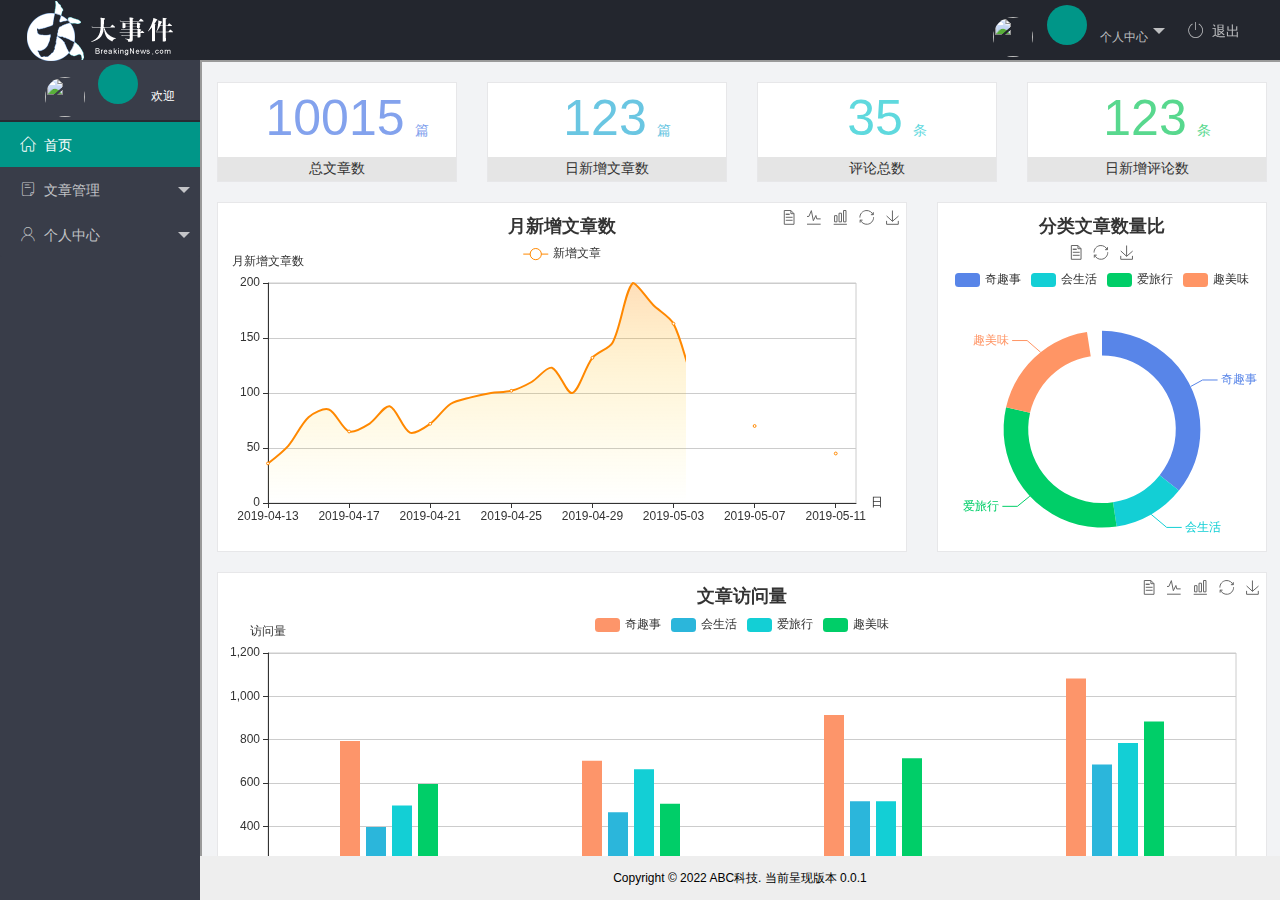
==== commit 7d30c1df: "完成个人中心功能的开发" ====
--- a/index.html
+++ b/index.html
@@ -1,9 +1,9 @@
 <!doctype html>
 <html lang="en">
+
 <head>
     <meta charset="UTF-8">
-    <meta name="viewport"
-          content="width=device-width, user-scalable=no, initial-scale=1.0, maximum-scale=1.0, minimum-scale=1.0">
+    <meta name="viewport" content="width=device-width, user-scalable=no, initial-scale=1.0, maximum-scale=1.0, minimum-scale=1.0">
     <meta http-equiv="X-UA-Compatible" content="ie=edge">
     <title>后台管理</title>
     <!--导入layui的样式表-->
@@ -14,83 +14,84 @@
     <link rel="stylesheet" href="./assets/css/index.css">
 </head>
 <!--页面元素 &#45;&#45; 布局 &#45;&#45; 管理界面布局-->
+
 <body>
-<div class="layui-layout layui-layout-admin">
-    <div class="layui-header">
-        <div class="layui-logo "><img src="./assets/images/logo.png" alt=""></div>
-        <!-- 头部区域（可配合layui 已有的水平导航） -->
-        <ul class="layui-nav layui-layout-right">
-            <li class="layui-nav-item layui-hide layui-show-md-inline-block">
-                <a href="javascript:;" class="userinfo">
-                    <img src="//tva1.sinaimg.cn/crop.0.0.118.118.180/5db11ff4gw1e77d3nqrv8j203b03cweg.jpg" class="layui-nav-img">
-                    <span class="text-avatar"></span>
-                    个人中心
-                </a>
-                <dl class="layui-nav-child">
-                    <dd><a href="">基本资料</a></dd>
-                    <dd><a href="">更换头像</a></dd>
-                    <dd><a href="">重置密码</a></dd>
-                </dl>
-            </li>
-            <li class="layui-nav-item">
-                <a href="javascript:;" id="btnLogout"><span class="iconfont icon-tuichu"></span>退出</a>
-            </li>
-        </ul>
-    </div>
-
-    <div class="layui-side layui-bg-black">
-        <div class="layui-side-scroll">
-            <!--左侧导航头像区域-->
-            <div class="userinfo">
-                <img src="//tva1.sinaimg.cn/crop.0.0.118.118.180/5db11ff4gw1e77d3nqrv8j203b03cweg.jpg" class="layui-nav-img">
-                <span class="text-avatar"></span>
-                <span id="welcome">欢迎</span>
-            </div>
-            <!-- 左侧导航区域（可配合layui已有的垂直导航） -->
-            <!--lay-shrink="all" 展开子菜单时，收缩全部兄弟菜单子菜单-->
-            <ul class="layui-nav layui-nav-tree" lay-shrink="all">
-                <!--打开fm内联框架-->
-                <!--layui-this 默认选中-->
-                <li class="layui-nav-item layui-this">
-                    <a href="home/dashboard.html" target="fm"><span class="iconfont icon-home"></span>首页</a>
-                </li>
-                <li class="layui-nav-item">
-                    <a class="" href="javascript:;"><span class="iconfont icon-16"></span>文章管理</a>
+    <div class="layui-layout layui-layout-admin">
+        <div class="layui-header">
+            <div class="layui-logo "><img src="./assets/images/logo.png" alt=""></div>
+            <!-- 头部区域（可配合layui 已有的水平导航） -->
+            <ul class="layui-nav layui-layout-right">
+                <li class="layui-nav-item layui-hide layui-show-md-inline-block">
+                    <a href="javascript:;" class="userinfo">
+                        <img src="//tva1.sinaimg.cn/crop.0.0.118.118.180/5db11ff4gw1e77d3nqrv8j203b03cweg.jpg" class="layui-nav-img">
+                        <span class="text-avatar"></span> 个人中心
+                    </a>
                     <dl class="layui-nav-child">
-                        <dd><a href="javascript:;"><i class="layui-icon layui-icon-app"></i>文章类别</a></dd>
-                        <dd><a href="javascript:;"><i class="layui-icon layui-icon-app"></i>文章列表</a></dd>
-                        <dd><a href="javascript:;"><i class="layui-icon layui-icon-app"></i>发布文章</a></dd>
+                        <dd><a href="/user/user_info.html" target="fm">基本资料</a></dd>
+                        <dd><a href="/user/user_avater.html" target="fm">更换头像</a></dd>
+                        <dd><a href="/user/user_pwd.html" target="fm">重置密码</a></dd>
                     </dl>
                 </li>
                 <li class="layui-nav-item">
-                    <a href="javascript:;"><span class="iconfont icon-user"></span>个人中心</a>
-                    <dl class="layui-nav-child">
-                        <dd><a href="javascript:;"><i class="layui-icon layui-icon-app"></i>基本资料</a></dd>
-                        <dd><a href="javascript:;"><i class="layui-icon layui-icon-app"></i>更换头像</a></dd>
-                        <dd><a href="javascript:;"><i class="layui-icon layui-icon-app"></i>重置密码</a></dd>
-                    </dl>
+                    <a href="javascript:;" id="btnLogout"><span class="iconfont icon-tuichu"></span>退出</a>
                 </li>
             </ul>
         </div>
+
+        <div class="layui-side layui-bg-black">
+            <div class="layui-side-scroll">
+                <!--左侧导航头像区域-->
+                <div class="userinfo">
+                    <img src="//tva1.sinaimg.cn/crop.0.0.118.118.180/5db11ff4gw1e77d3nqrv8j203b03cweg.jpg" class="layui-nav-img">
+                    <span class="text-avatar"></span>
+                    <span id="welcome">欢迎</span>
+                </div>
+                <!-- 左侧导航区域（可配合layui已有的垂直导航） -->
+                <!--lay-shrink="all" 展开子菜单时，收缩全部兄弟菜单子菜单-->
+                <ul class="layui-nav layui-nav-tree" lay-shrink="all">
+                    <!--打开fm内联框架-->
+                    <!--layui-this 默认选中-->
+                    <li class="layui-nav-item layui-this">
+                        <a href="home/dashboard.html" target="fm"><span class="iconfont icon-home"></span>首页</a>
+                    </li>
+                    <li class="layui-nav-item">
+                        <a class="" href="javascript:;"><span class="iconfont icon-16"></span>文章管理</a>
+                        <dl class="layui-nav-child">
+                            <dd><a href="javascript:;"><i class="layui-icon layui-icon-app"></i>文章类别</a></dd>
+                            <dd><a href="javascript:;"><i class="layui-icon layui-icon-app"></i>文章列表</a></dd>
+                            <dd><a href="javascript:;"><i class="layui-icon layui-icon-app"></i>发布文章</a></dd>
+                        </dl>
+                    </li>
+                    <li class="layui-nav-item">
+                        <a href="javascript:;"><span class="iconfont icon-user"></span>个人中心</a>
+                        <dl class="layui-nav-child">
+                            <dd><a href="/user/user_info.html" target="fm"><i class="layui-icon layui-icon-app"></i>基本资料</a></dd>
+                            <dd><a href="/user/user_avater.html" target="fm"><i class="layui-icon layui-icon-app"></i>更换头像</a></dd>
+                            <dd><a href="/user/user_pwd.html" target="fm"><i class="layui-icon layui-icon-app"></i>重置密码</a></dd>
+                        </dl>
+                    </li>
+                </ul>
+            </div>
+        </div>
+        <!--外层滚动条-->
+        <div class="layui-body">
+            <!-- 内容主体区域 -->
+            <iframe name="fm" src='home/dashboard.html'></iframe>
+        </div>
+
+        <div class="layui-footer">
+            <!-- 底部固定区域 -->
+            Copyright © 2022 ABC科技. 当前呈现版本 0.0.1
+        </div>
     </div>
-    <!--外层滚动条-->
-    <div class="layui-body">
-        <!-- 内容主体区域 -->
-        <iframe name="fm" src='home/dashboard.html' ></iframe>
-    </div>
+    <!--导入layui的JS文件-->
+    <script src="./assets/lib/layui/layui.all.js"></script>
+    <!--导入jQuery-->
+    <script src="assets/lib/jquery.js"></script>
+    <!--导入自己封装的baseAPI-->
+    <script src="assets/js/baseAPI.js"></script>
+    <!--导入自己的js文件-->
+    <script src="assets/js/index.js"></script>
+</body>
 
-    <div class="layui-footer">
-        <!-- 底部固定区域 -->
-        Copyright © 2022 ABC科技. 当前呈现版本 0.0.1
-    </div>
-</div>
-<!--导入layui的JS文件-->
-<script src="./assets/lib/layui/layui.all.js"></script>
-<!--导入jQuery-->
-<script src="assets/lib/jquery.js"></script>
-<!--导入自己封装的baseAPI-->
-<script src="assets/js/baseAPI.js"></script>
-<!--导入自己的js文件-->
-<script src="assets/js/index.js"></script>
-</body>
 </html>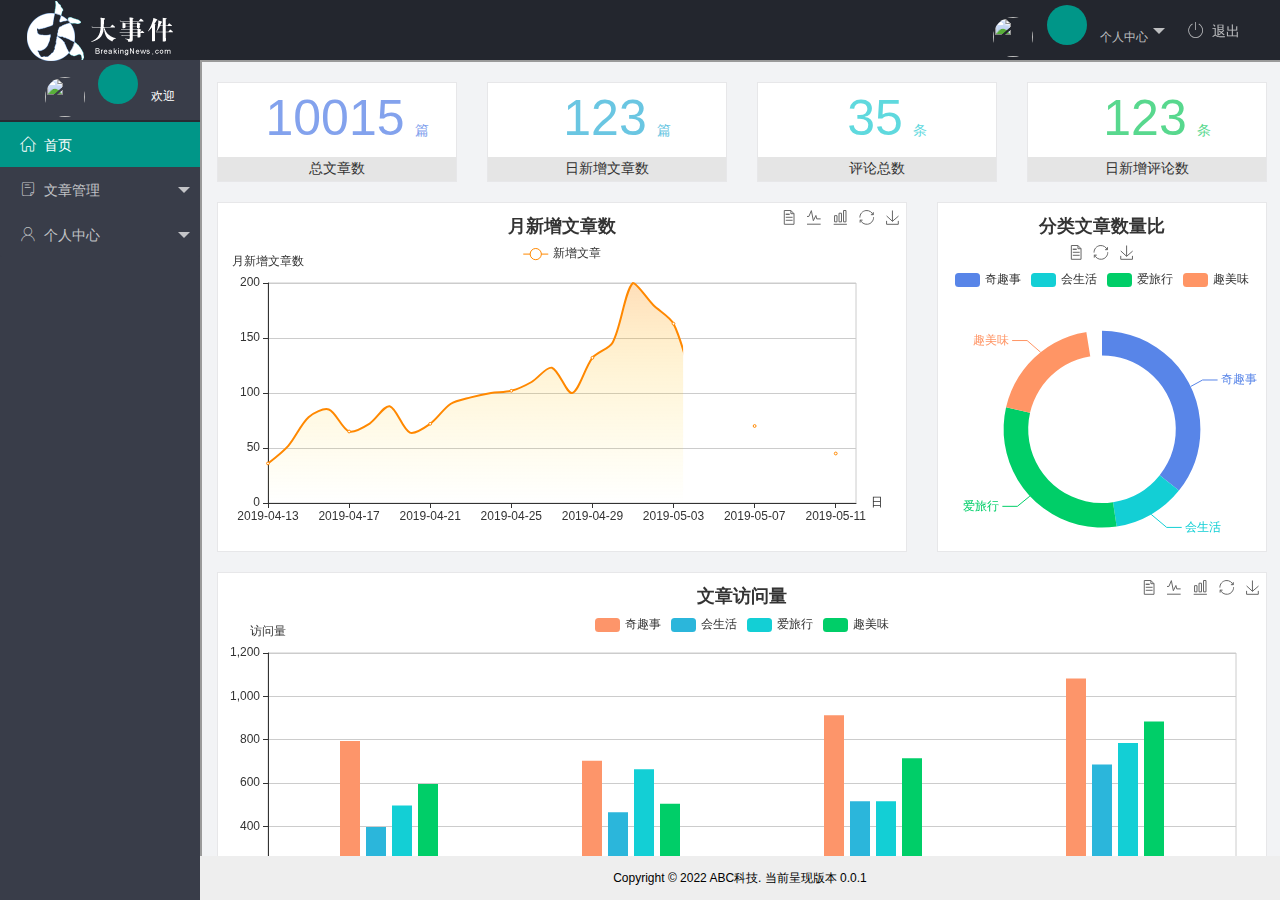
==== commit 181d8023: "完成文章管理相关功能的开发" ====
--- a/index.html
+++ b/index.html
@@ -57,9 +57,9 @@
                     <li class="layui-nav-item">
                         <a class="" href="javascript:;"><span class="iconfont icon-16"></span>文章管理</a>
                         <dl class="layui-nav-child">
-                            <dd><a href="javascript:;"><i class="layui-icon layui-icon-app"></i>文章类别</a></dd>
-                            <dd><a href="javascript:;"><i class="layui-icon layui-icon-app"></i>文章列表</a></dd>
-                            <dd><a href="javascript:;"><i class="layui-icon layui-icon-app"></i>发布文章</a></dd>
+                            <dd><a href="/article/art_cate.html" target="fm"><i class="layui-icon layui-icon-app"></i>文章类别</a></dd>
+                            <dd><a href="/article/art_list.html" target="fm"><i class="layui-icon layui-icon-app"></i>文章列表</a></dd>
+                            <dd><a href="/article/art_pub.html" target="fm"><i class="layui-icon layui-icon-app"></i>发布文章</a></dd>
                         </dl>
                     </li>
                     <li class="layui-nav-item">
